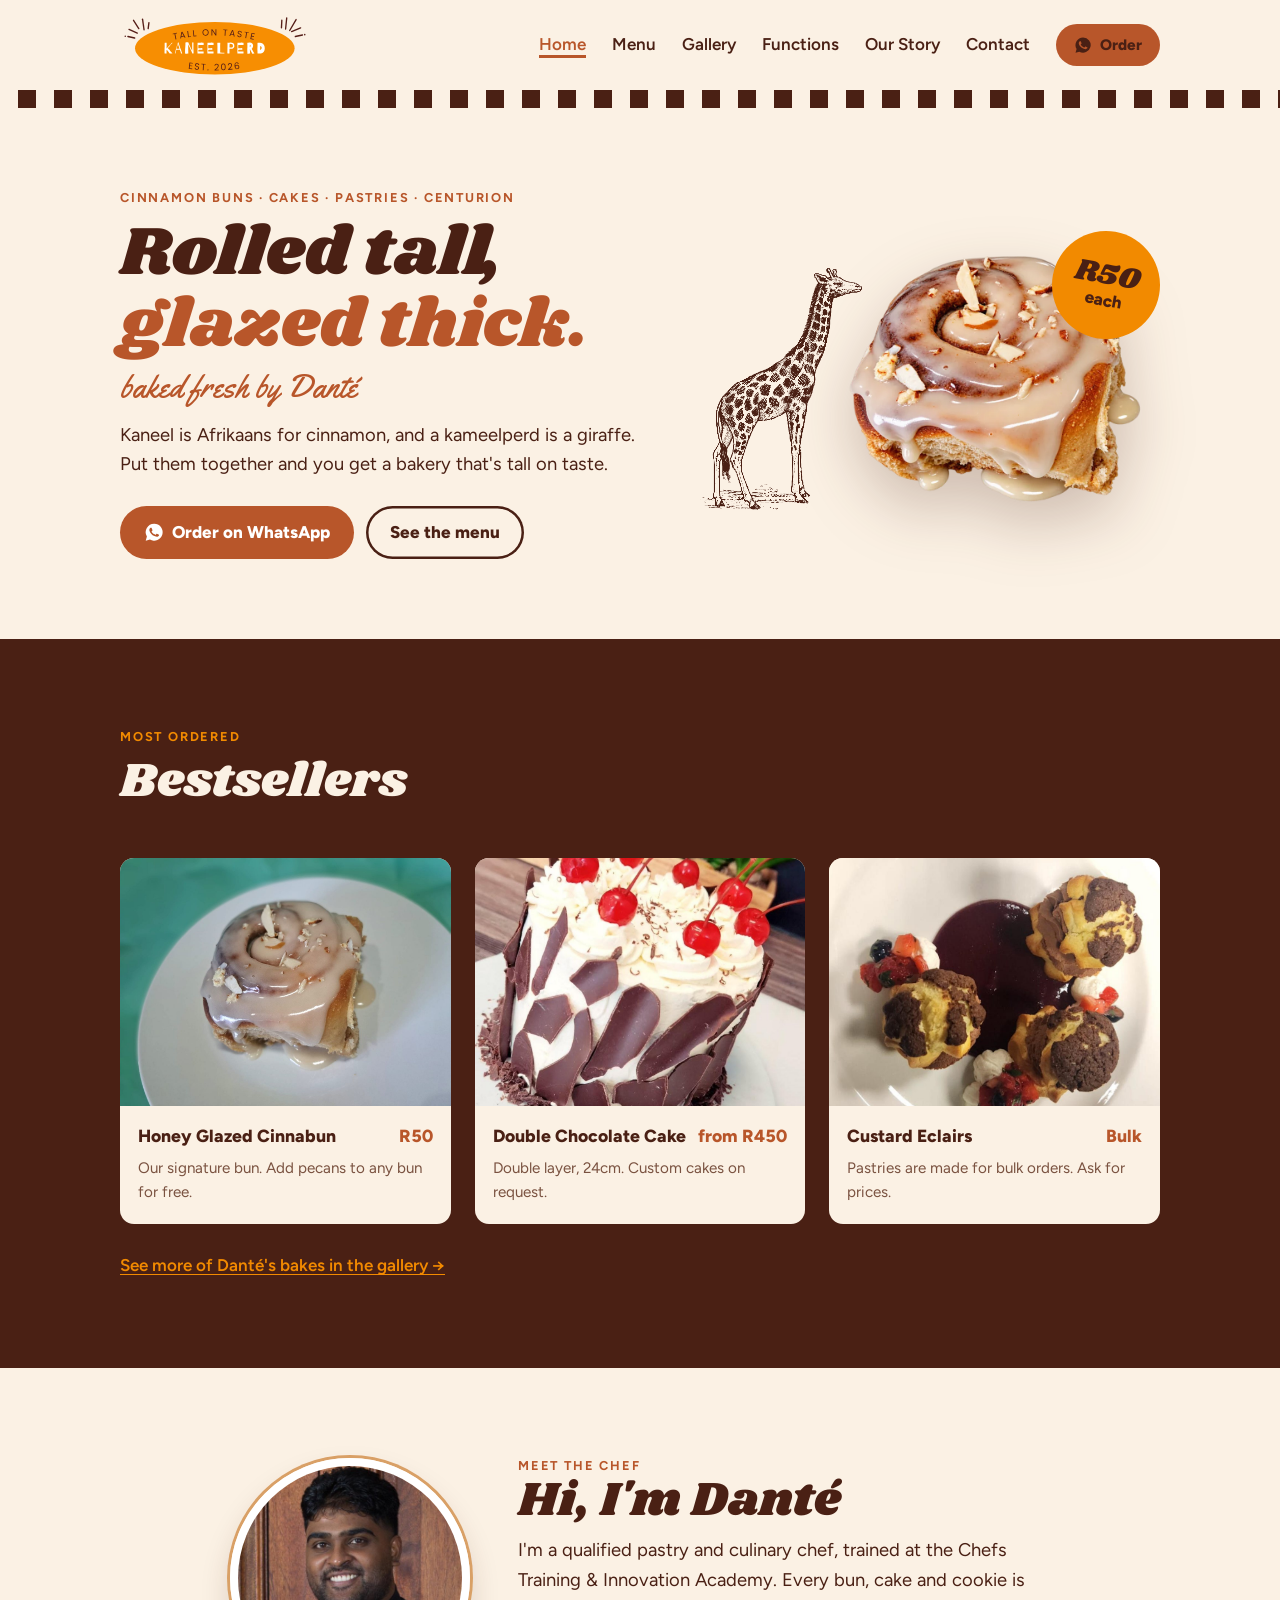
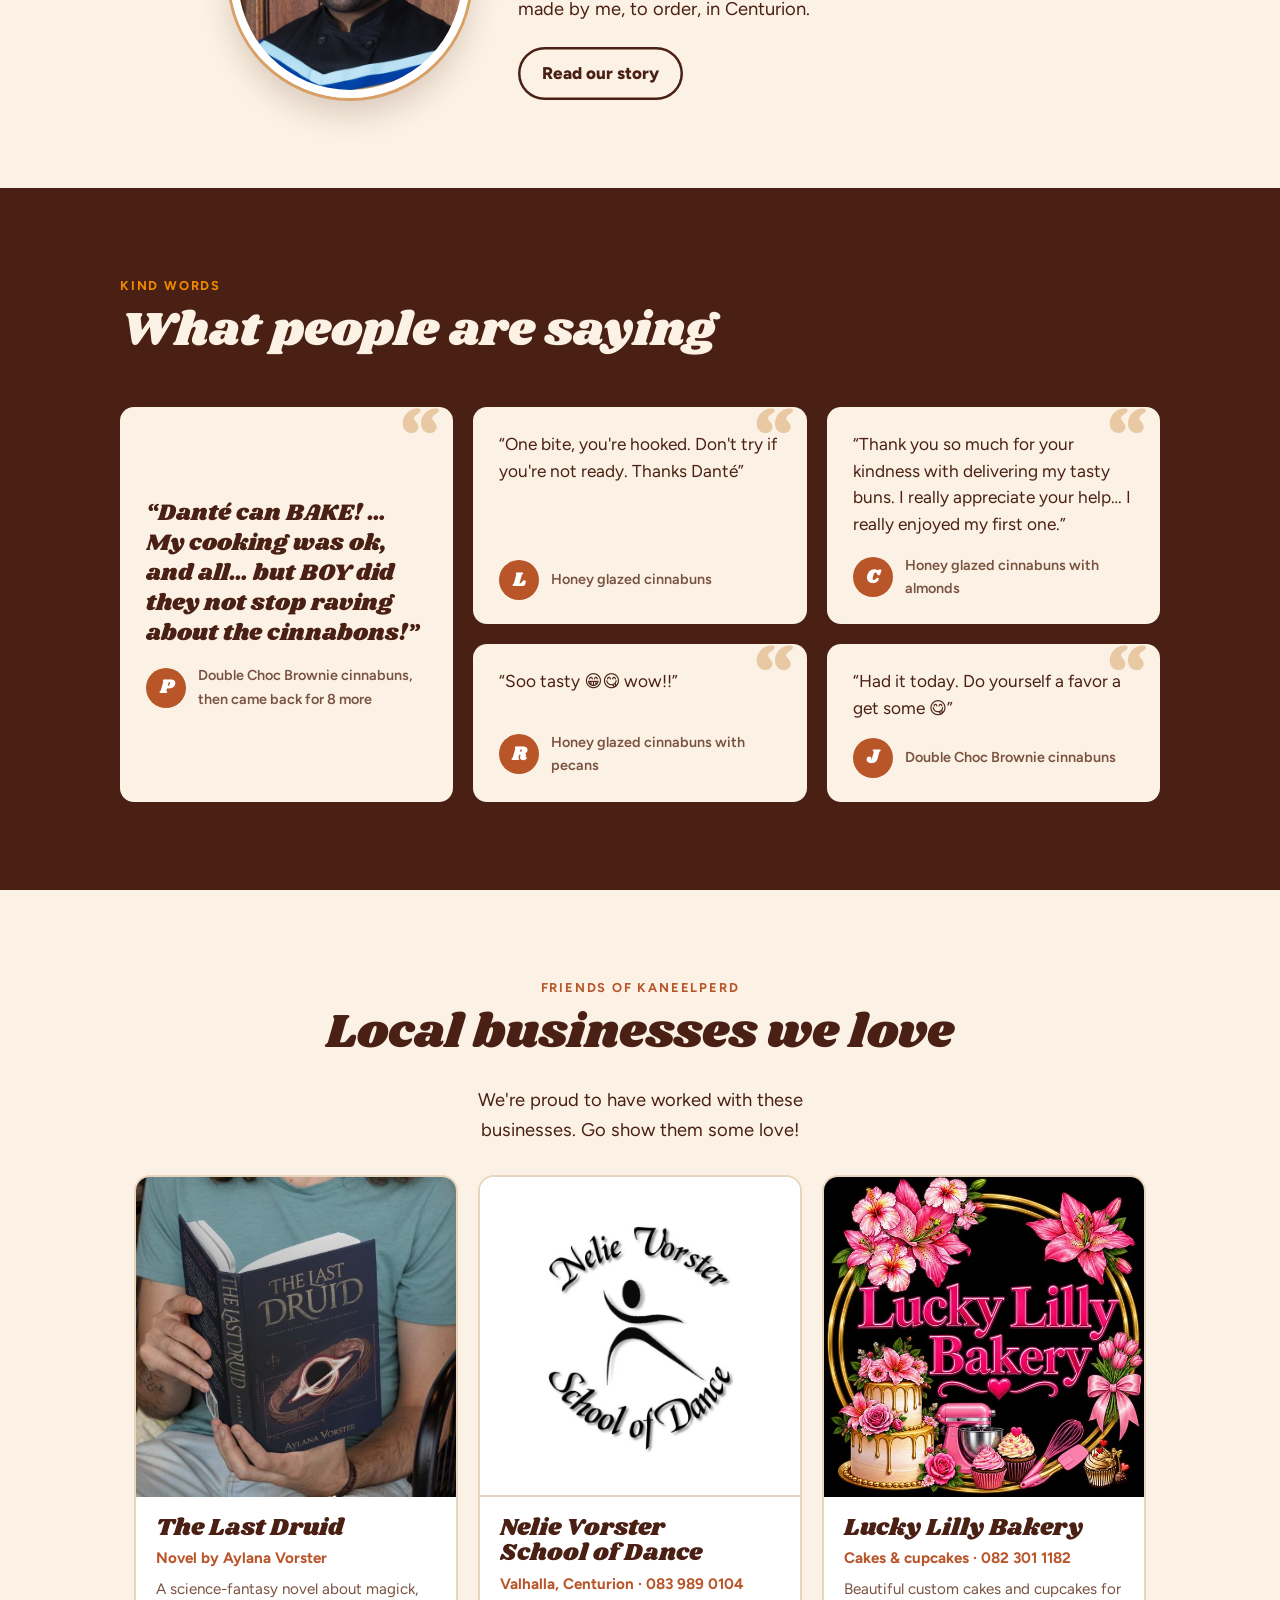
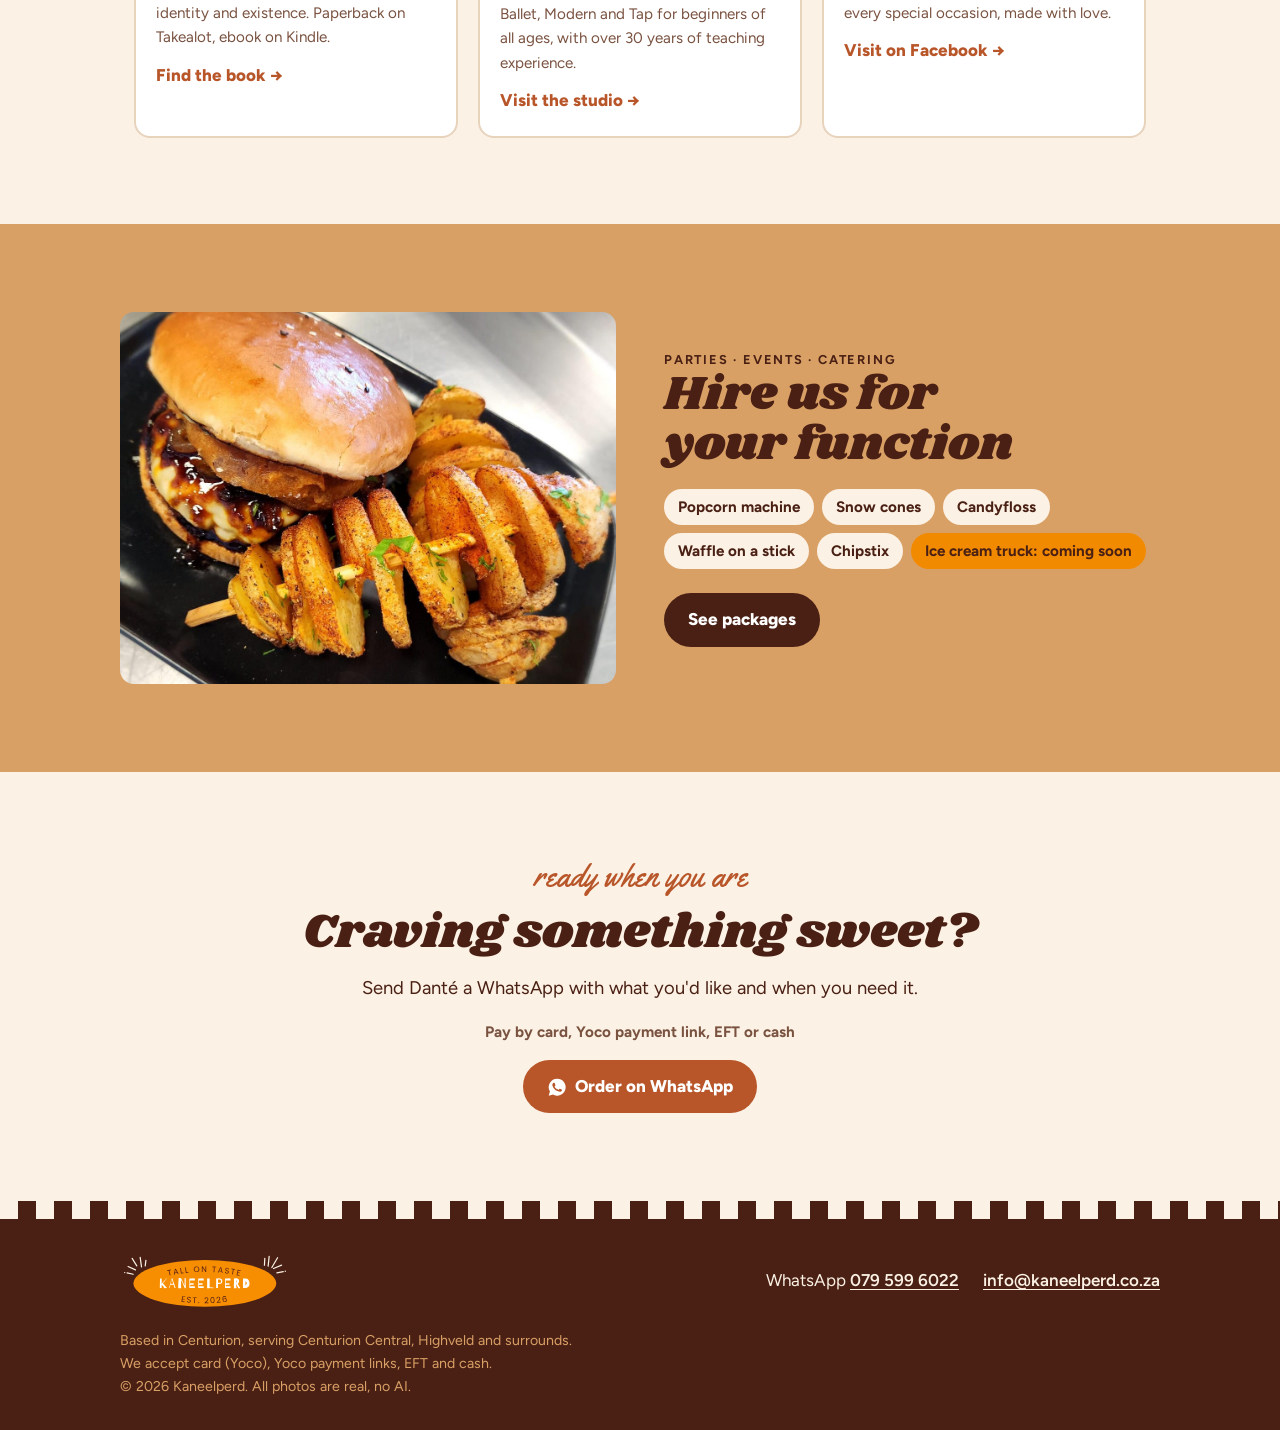
==== index.html @ 55b660bd "Add candyfloss to Functions options and home page tags Co-Authored-By: Claude Opus 5.5 <noreply@anth" ====
<!doctype html>
<html lang="en">
<head>
<meta charset="utf-8">
<meta name="viewport" content="width=device-width, initial-scale=1, viewport-fit=cover">
<title>Kaneelperd · Tall on Taste</title>
<meta name="description" content="Kaneelperd bakes specialty cinnamon buns, layer cakes and pastries to order in Centurion, serving Centurion Central, Highveld and surrounds. Order on WhatsApp.">
<link rel="canonical" href="https://kaneelperd.co.za/">
<meta property="og:type" content="website">
<meta property="og:site_name" content="Kaneelperd">
<meta property="og:locale" content="en_ZA">
<meta property="og:url" content="https://kaneelperd.co.za/">
<meta property="og:title" content="Kaneelperd · Tall on Taste">
<meta property="og:description" content="Kaneelperd bakes specialty cinnamon buns, layer cakes and pastries to order in Centurion, serving Centurion Central, Highveld and surrounds. Order on WhatsApp.">
<meta property="og:image" content="https://kaneelperd.co.za/images/share.jpg">
<meta property="og:image:width" content="1200">
<meta property="og:image:height" content="630">
<meta property="og:image:alt" content="Kaneelperd: rolled tall, glazed thick. A glazed cinnamon bun next to a vintage giraffe drawing.">
<meta name="twitter:card" content="summary_large_image">
<link rel="apple-touch-icon" href="images/favicon.png">
<meta name="theme-color" content="#4A2014">
<link rel="icon" href="images/favicon.png">
<link rel="preconnect" href="https://fonts.googleapis.com">
<link rel="preconnect" href="https://fonts.gstatic.com" crossorigin>
<link rel="stylesheet" href="https://fonts.googleapis.com/css2?family=Figtree:wght@400;600;700;800&family=Shrikhand&family=Yellowtail&display=swap">
<link rel="stylesheet" href="styles.css">
</head>
<body>
<header class="site-header">
  <div class="wrap">
    <a class="logo" href="/"><img src="images/logo.svg" alt="Kaneelperd, tall on taste, est. 2026" width="506" height="175"></a>
    <button class="nav-toggle" aria-label="Open menu" aria-expanded="false" aria-controls="nav"><span></span><span></span><span></span></button>
    <nav class="nav" id="nav">
      <a href="/" aria-current="page">Home</a><a href="/menu">Menu</a><a href="/gallery">Gallery</a><a href="/functions">Functions</a><a href="/story">Our Story</a><a href="/contact">Contact</a>
      <a class="btn small" href="https://wa.me/27795996022?text=Hi%20Dant%C3%A9%21%20I%27d%20like%20to%20place%20an%20order%20from%20Kaneelperd%20%F0%9F%A6%92" target="_blank" rel="noopener"><svg viewBox="0 0 24 24" aria-hidden="true"><path d="M12 2a10 10 0 0 0-8.6 15.1L2 22l5-1.3A10 10 0 1 0 12 2Zm5.2 14.1c-.2.6-1.3 1.2-1.8 1.2-.5.1-1 .2-3.3-.7-2.8-1.1-4.6-4-4.7-4.2-.1-.2-1.1-1.5-1.1-2.9s.7-2 1-2.3c.2-.3.5-.3.7-.3h.5c.2 0 .4 0 .6.5l.8 2c.1.2.1.4 0 .5l-.4.6-.4.4c-.1.1-.3.3-.1.6.2.3.8 1.3 1.7 2.1 1.2 1 2.1 1.3 2.4 1.5.3.1.5.1.6-.1l.9-1c.2-.3.4-.2.6-.1l1.9.9c.3.1.5.2.5.3.1.2.1.7-.2 1.4Z"/></svg>Order</a>
    </nav>
  </div>
  <div class="checker"></div>
</header>
<main>

<section class="wrap hero">
  <div>
    <div class="eyebrow">Cinnamon buns · Cakes · Pastries · Centurion</div>
    <h1>Rolled tall, <em>glazed thick.</em></h1>
    <div class="script">baked fresh by Danté</div>
    <p class="lead">Kaneel is Afrikaans for cinnamon, and a kameelperd is a giraffe. Put them together and you get a bakery that's tall on taste.</p>
    <div class="btn-row">
      <a class="btn" href="https://wa.me/27795996022?text=Hi%20Dant%C3%A9%21%20I%27d%20like%20to%20place%20an%20order%20from%20Kaneelperd%20%F0%9F%A6%92" target="_blank" rel="noopener"><svg viewBox="0 0 24 24" aria-hidden="true"><path d="M12 2a10 10 0 0 0-8.6 15.1L2 22l5-1.3A10 10 0 1 0 12 2Zm5.2 14.1c-.2.6-1.3 1.2-1.8 1.2-.5.1-1 .2-3.3-.7-2.8-1.1-4.6-4-4.7-4.2-.1-.2-1.1-1.5-1.1-2.9s.7-2 1-2.3c.2-.3.5-.3.7-.3h.5c.2 0 .4 0 .6.5l.8 2c.1.2.1.4 0 .5l-.4.6-.4.4c-.1.1-.3.3-.1.6.2.3.8 1.3 1.7 2.1 1.2 1 2.1 1.3 2.4 1.5.3.1.5.1.6-.1l.9-1c.2-.3.4-.2.6-.1l1.9.9c.3.1.5.2.5.3.1.2.1.7-.2 1.4Z"/></svg>Order on WhatsApp</a>
      <a class="btn ghost" href="/menu">See the menu</a>
    </div>
  </div>
  <div class="hero-art">
    <img class="giraffe" src="images/giraffe.png" alt="" width="323" height="495">
    <img class="bun" src="images/cinnabun-cutout.webp" alt="A honey-glazed cinnamon bun topped with flaked almonds" width="800" height="605">
    <div class="sticker"><span><b>R50</b>each</span></div>
  </div>
</section>

<section class="section dark">
  <div class="wrap">
    <div class="section-head">
      <div class="eyebrow" style="color:var(--marigold)">Most ordered</div>
      <h2>Bestsellers</h2>
    </div>
    <div class="cards">
      <article class="card">
        <img src="images/cinnabun.jpg" alt="Honey pecan glazed cinnabun on a plate" loading="lazy">
        <div class="card-body"><div class="card-title">Honey Glazed Cinnabun<span>R50</span></div><p>Our signature bun. Add pecans to any bun for free.</p></div>
      </article>
      <article class="card">
        <img src="images/cake.jpg" alt="Double chocolate cake with cream and cherries" loading="lazy">
        <div class="card-body"><div class="card-title">Double Chocolate Cake<span>from R450</span></div><p>Double layer, 24cm. Custom cakes on request.</p></div>
      </article>
      <article class="card">
        <img src="images/eclairs.jpg" alt="Custard eclairs with berries and chocolate sauce" loading="lazy">
        <div class="card-body"><div class="card-title">Custard Eclairs<span>Bulk</span></div><p>Pastries are made for bulk orders. Ask for prices.</p></div>
      </article>
    </div>
    <p style="margin-top:28px"><a href="/gallery" style="color:var(--marigold)">See more of Danté's bakes in the gallery →</a></p>
  </div>
</section>

<section class="section">
  <div class="wrap meet-chef">
    <img src="images/dante-portrait.jpg" alt="Chef Danté Riley Chetty" width="500" height="500" loading="lazy">
    <div>
      <div class="eyebrow">Meet the chef</div>
      <h2>Hi, I'm Danté</h2>
      <p class="lead">I'm a qualified pastry and culinary chef, trained at the Chefs Training &amp; Innovation Academy. Every bun, cake and cookie is made by me, to order, in Centurion.</p>
      <a class="btn ghost" href="/story">Read our story</a>
    </div>
  </div>
</section>

<section class="section dark">
  <div class="wrap">
    <div class="section-head">
      <div class="eyebrow" style="color:var(--marigold)">Kind words</div>
      <h2>What people are saying</h2>
    </div>
    <div class="reviews">
      <figure class="review featured">
        <blockquote>“Danté can BAKE! … My cooking was ok, and all… but BOY did they not stop raving about the cinnabons!”</blockquote>
        <figcaption><span class="initial">P</span><span>Double Choc Brownie cinnabuns, then came back for 8 more</span></figcaption>
      </figure>
      <figure class="review">
        <blockquote>“One bite, you're hooked. Don't try if you're not ready. Thanks Danté”</blockquote>
        <figcaption><span class="initial">L</span><span>Honey glazed cinnabuns</span></figcaption>
      </figure>
      <figure class="review">
        <blockquote>“Thank you so much for your kindness with delivering my tasty buns. I really appreciate your help… I really enjoyed my first one.”</blockquote>
        <figcaption><span class="initial">C</span><span>Honey glazed cinnabuns with almonds</span></figcaption>
      </figure>
      <figure class="review">
        <blockquote>“Soo tasty 😁😋 wow!!”</blockquote>
        <figcaption><span class="initial">R</span><span>Honey glazed cinnabuns with pecans</span></figcaption>
      </figure>
      <figure class="review">
        <blockquote>“Had it today. Do yourself a favor a get some 😋”</blockquote>
        <figcaption><span class="initial">J</span><span>Double Choc Brownie cinnabuns</span></figcaption>
      </figure>
    </div>
  </div>
</section>

<section class="section">
  <div class="wrap">
    <div class="section-head friends-head">
      <div class="eyebrow">Friends of Kaneelperd</div>
      <h2>Local businesses we love</h2>
      <p class="lead">We're proud to have worked with these businesses. Go show them some love!</p>
    </div>
    <div class="friends">
      <a class="friend" href="https://linktr.ee/aylanavorster" target="_blank" rel="noopener">
        <img src="images/friends/the-last-druid.jpg" alt="The Last Druid hardcover by Aylana Vorster" width="428" height="428" loading="lazy">
        <div class="friend-body">
          <h3>The Last Druid</h3>
          <div class="friend-by">Novel by Aylana Vorster</div>
          <p>A science-fantasy novel about magick, identity and existence. Paperback on Takealot, ebook on Kindle.</p>
          <span class="friend-link">Find the book &rarr;</span>
        </div>
      </a>
      <a class="friend logo" href="https://www.nvsd.co.za/" target="_blank" rel="noopener">
        <img src="images/friends/nelie-vorster-school-of-dance.jpg" alt="Nelie Vorster School of Dance logo" width="600" height="600" loading="lazy">
        <div class="friend-body">
          <h3>Nelie Vorster School of Dance</h3>
          <div class="friend-by">Valhalla, Centurion &middot; <span class="nowrap">083 989 0104</span></div>
          <p>Ballet, Modern and Tap for beginners of all ages, with over 30 years of teaching experience.</p>
          <span class="friend-link">Visit the studio &rarr;</span>
        </div>
      </a>
      <a class="friend" href="https://www.facebook.com/share/1C6nB4h5sT/" target="_blank" rel="noopener">
        <img src="images/friends/lucky-lilly-bakery.jpg" alt="Lucky Lilly Bakery logo" width="600" height="600" loading="lazy">
        <div class="friend-body">
          <h3>Lucky Lilly Bakery</h3>
          <div class="friend-by">Cakes &amp; cupcakes &middot; <span class="nowrap">082 301 1182</span></div>
          <p>Beautiful custom cakes and cupcakes for every special occasion, made with love.</p>
          <span class="friend-link">Visit on Facebook &rarr;</span>
        </div>
      </a>
    </div>
  </div>
</section>

<section class="section tan">
  <div class="wrap split">
    <img src="images/burger-chipstix.jpg" alt="A burger served with spiral chipstix" loading="lazy">
    <div>
      <div class="eyebrow" style="color:var(--chocolate)">Parties · Events · Catering</div>
      <h2>Hire us for your function</h2>
      <div class="tags"><span>Popcorn machine</span><span>Snow cones</span><span>Candyfloss</span><span>Waffle on a stick</span><span>Chipstix</span><span style="background:var(--marigold)">Ice cream truck: coming soon</span></div>
      <a class="btn dark" href="/functions">See packages</a>
    </div>
  </div>
</section>

<section class="section">
  <div class="wrap cta-band">
    <div class="script">ready when you are</div>
    <h2>Craving something sweet?</h2>
    <p class="lead">Send Danté a WhatsApp with what you'd like and when you need it.</p>
    <p class="pay-line">Pay by card, Yoco payment link, EFT or cash</p>
    <a class="btn" href="https://wa.me/27795996022?text=Hi%20Dant%C3%A9%21%20I%27d%20like%20to%20place%20an%20order%20from%20Kaneelperd%20%F0%9F%A6%92" target="_blank" rel="noopener"><svg viewBox="0 0 24 24" aria-hidden="true"><path d="M12 2a10 10 0 0 0-8.6 15.1L2 22l5-1.3A10 10 0 1 0 12 2Zm5.2 14.1c-.2.6-1.3 1.2-1.8 1.2-.5.1-1 .2-3.3-.7-2.8-1.1-4.6-4-4.7-4.2-.1-.2-1.1-1.5-1.1-2.9s.7-2 1-2.3c.2-.3.5-.3.7-.3h.5c.2 0 .4 0 .6.5l.8 2c.1.2.1.4 0 .5l-.4.6-.4.4c-.1.1-.3.3-.1.6.2.3.8 1.3 1.7 2.1 1.2 1 2.1 1.3 2.4 1.5.3.1.5.1.6-.1l.9-1c.2-.3.4-.2.6-.1l1.9.9c.3.1.5.2.5.3.1.2.1.7-.2 1.4Z"/></svg>Order on WhatsApp</a>
  </div>
</section>
</main>
<footer class="site-footer">
  <div class="checker"></div>
  <div class="wrap">
    <a class="logo" href="/"><img src="images/logo-on-dark.svg" alt="Kaneelperd, tall on taste, est. 2026" width="506" height="175"></a>
    <div class="links">
      <span>WhatsApp <a href="https://wa.me/27795996022?text=Hi%20Dant%C3%A9%21%20I%27d%20like%20to%20place%20an%20order%20from%20Kaneelperd%20%F0%9F%A6%92" target="_blank" rel="noopener">079 599 6022</a></span>
      <a href="mailto:info@kaneelperd.co.za">info@kaneelperd.co.za</a>
    </div>
    <small>Based in Centurion, serving Centurion Central, Highveld and surrounds.<br>We accept card (Yoco), Yoco payment links, EFT and cash.<br>© 2026 Kaneelperd. All photos are real, no AI.</small>
  </div>
</footer>
<a class="btn float-order" href="https://wa.me/27795996022?text=Hi%20Dant%C3%A9%21%20I%27d%20like%20to%20place%20an%20order%20from%20Kaneelperd%20%F0%9F%A6%92" target="_blank" rel="noopener"><svg viewBox="0 0 24 24" aria-hidden="true"><path d="M12 2a10 10 0 0 0-8.6 15.1L2 22l5-1.3A10 10 0 1 0 12 2Zm5.2 14.1c-.2.6-1.3 1.2-1.8 1.2-.5.1-1 .2-3.3-.7-2.8-1.1-4.6-4-4.7-4.2-.1-.2-1.1-1.5-1.1-2.9s.7-2 1-2.3c.2-.3.5-.3.7-.3h.5c.2 0 .4 0 .6.5l.8 2c.1.2.1.4 0 .5l-.4.6-.4.4c-.1.1-.3.3-.1.6.2.3.8 1.3 1.7 2.1 1.2 1 2.1 1.3 2.4 1.5.3.1.5.1.6-.1l.9-1c.2-.3.4-.2.6-.1l1.9.9c.3.1.5.2.5.3.1.2.1.7-.2 1.4Z"/></svg>Order on WhatsApp</a>
<script>
  // Phone menu button
  var t = document.querySelector('.nav-toggle'), n = document.getElementById('nav');
  t.addEventListener('click', function () {
    var open = n.classList.toggle('open');
    t.setAttribute('aria-expanded', open);
  });
</script>
</body>
</html>
---- styles.css ----
/* Kaneelperd — shared styles
   Brand colours: change them here and every page updates. */
:root {
  --cinnamon: #B8562A;
  --chocolate: #4A2014;
  --glaze: #FBF1E4;
  --marigold: #F28A00;
  --tan: #D9A066;
  --muted: #7A5240;
  --line: #E8D3BC;

  --display: "Shrikhand", "Cooper Black", Georgia, serif;
  --body: "Figtree", "Segoe UI", system-ui, sans-serif;
  --script: "Yellowtail", "Brush Script MT", cursive;

  --wrap: 1120px;
  --gutter: clamp(16px, 4vw, 40px);
}

* { box-sizing: border-box; }
html { scroll-behavior: smooth; }
body {
  margin: 0;
  background: var(--glaze);
  color: var(--chocolate);
  font: 17px/1.6 var(--body);
}
img { max-width: 100%; height: auto; display: block; }
a { color: var(--cinnamon); font-weight: 600; text-underline-offset: 3px; }
a:focus-visible, button:focus-visible { outline: 3px solid var(--marigold); outline-offset: 3px; }
h1, h2, h3 { font-family: var(--display); font-weight: 400; line-height: 1.05; margin: 0; text-wrap: balance; }
p { margin: 0; }

.wrap { max-width: var(--wrap); margin: 0 auto; padding-inline: var(--gutter); }
.eyebrow { font-size: .8rem; font-weight: 700; letter-spacing: .14em; text-transform: uppercase; color: var(--cinnamon); }
.script { font-family: var(--script); color: var(--cinnamon); font-size: 2rem; line-height: 1; }
.lead { font-size: 1.15rem; max-width: 34em; }

/* Checkerboard strip — the brand's signature trim */
.checker {
  height: 18px;
  background: conic-gradient(var(--chocolate) 25%, var(--glaze) 0 50%, var(--chocolate) 0 75%, var(--glaze) 0) 0 0 / 36px 36px;
}

/* Logo (images/logo.svg) */
.logo { display: block; flex: none; }
.logo img { width: 190px; height: auto; }
.site-footer .logo img { width: 170px; }

/* Header + nav */
.site-header { background: var(--glaze); position: sticky; top: 0; z-index: 10; }
.site-header .wrap { display: flex; align-items: center; justify-content: space-between; gap: 16px; padding-block: 12px; }
.nav { display: flex; align-items: center; gap: 26px; font-weight: 600; }
.nav a { color: var(--chocolate); text-decoration: none; }
.nav a:hover { color: var(--cinnamon); }
.nav a[aria-current="page"] { color: var(--cinnamon); box-shadow: inset 0 -3px 0 var(--cinnamon); }
.nav-toggle { display: none; background: none; border: 0; padding: 8px; cursor: pointer; }
.nav-toggle span { display: block; width: 26px; height: 3px; background: var(--chocolate); border-radius: 2px; margin: 5px 0; }

/* Buttons */
.btn {
  display: inline-flex; align-items: center; justify-content: center; gap: 8px;
  background: var(--cinnamon); color: #fff;
  border-radius: 999px; padding: 13px 24px;
  font-weight: 800; text-decoration: none; white-space: nowrap;
  transition: transform .15s ease, filter .15s ease;
}
.btn:hover { filter: brightness(1.08); transform: translateY(-1px); }
.btn svg { width: 1.2em; height: 1.2em; fill: currentColor; flex: none; }
.btn.ghost { background: transparent; color: var(--chocolate); box-shadow: inset 0 0 0 2.5px var(--chocolate); }
.btn.dark { background: var(--chocolate); }
.btn.small { padding: 9px 18px; font-size: .95rem; }
.btn-row { display: flex; gap: 12px; flex-wrap: wrap; }

/* Sections */
.section { padding-block: clamp(48px, 8vw, 88px); }
.section.dark { background: var(--chocolate); color: var(--glaze); }
.section.dark h2 { color: var(--glaze); }
.section.tan { background: var(--tan); }
.section h2 { font-size: clamp(2rem, 5vw, 3rem); margin-bottom: 18px; }
.section-head { display: grid; gap: 10px; margin-bottom: 32px; }

/* Home hero */
.hero { display: grid; grid-template-columns: 1.05fr .95fr; gap: 40px; align-items: center; padding-block: clamp(40px, 7vw, 80px); }
.hero h1 { font-size: clamp(2.6rem, 6vw, 4.3rem); margin: 10px 0 8px; }
.hero h1 em { font-style: normal; color: var(--cinnamon); }
.hero .lead { margin-block: 18px 26px; }
/* Giraffe stands beside the bun, taller than it */
.hero-art { position: relative; display: grid; grid-template-columns: 30% 1fr; align-items: end; padding-top: 20px; }
.hero-art .giraffe { width: 100%; transform: translateX(18%) scale(1.15); transform-origin: bottom center; position: relative; z-index: 1; }
.hero-art .bun { width: 100%; position: relative; z-index: 2; margin-bottom: 4%; filter: drop-shadow(0 24px 30px rgba(74, 32, 20, .25)); }
.hero-art .sticker { z-index: 3; }
.sticker {
  position: absolute; right: 0; top: 0;
  width: 108px; height: 108px; border-radius: 50%;
  background: var(--marigold); color: var(--chocolate);
  display: grid; place-items: center; text-align: center;
  font-weight: 800; line-height: 1.05; transform: rotate(10deg);
}
.sticker b { display: block; font-family: var(--display); font-weight: 400; font-size: 1.9rem; }

/* Product cards */
.cards { display: grid; grid-template-columns: repeat(3, 1fr); gap: 24px; }
.card { background: var(--glaze); color: var(--chocolate); border-radius: 14px; overflow: hidden; display: flex; flex-direction: column; }
.card img { aspect-ratio: 4 / 3; object-fit: cover; width: 100%; }
.card-body { padding: 16px 18px 20px; display: grid; gap: 6px; }
.card-title { display: flex; justify-content: space-between; gap: 12px; font-weight: 800; font-size: 1.1rem; }
.card-title span { color: var(--cinnamon); font-variant-numeric: tabular-nums; white-space: nowrap; }
.card p { color: var(--muted); font-size: .95rem; }

/* Split block (image + text) */
.split { display: grid; grid-template-columns: 1fr 1fr; gap: 48px; align-items: center; }
.split img { border-radius: 14px; width: 100%; aspect-ratio: 4 / 3; object-fit: cover; }
.tags { display: flex; flex-wrap: wrap; gap: 8px; margin-block: 16px 24px; }
.tags span { background: var(--glaze); color: var(--chocolate); border-radius: 999px; padding: 6px 14px; font-weight: 700; font-size: .95rem; }

/* Page title band */
.page-title { background: var(--chocolate); color: var(--glaze); padding-block: clamp(36px, 6vw, 64px); }
.page-title h1 { font-size: clamp(2.6rem, 7vw, 4.2rem); }
.page-title .script { color: var(--marigold); margin-top: 6px; }

/* Menu */
.menu-grid { display: grid; gap: 28px; }
.menu-cat { display: grid; grid-template-columns: 300px 1fr; gap: 36px; align-items: start; background: #fff; border: 1px solid var(--line); border-radius: 16px; padding: 24px; }
.menu-cat img { border-radius: 12px; aspect-ratio: 1; object-fit: cover; width: 100%; }
.menu-cat h2 { color: var(--cinnamon); font-size: clamp(1.8rem, 4vw, 2.4rem); margin-bottom: 4px; }
.menu-cat .note { color: var(--muted); font-weight: 600; margin-bottom: 16px; }
.items { list-style: none; margin: 0; padding: 0; display: grid; gap: 8px; }
.items li { display: flex; align-items: baseline; gap: 10px; font-weight: 600; font-size: 1.08rem; }
.items li::after { content: none; }
.items .dots { flex: 1; border-bottom: 2px dotted #C9A07A; transform: translateY(-5px); min-width: 20px; }
.items .price { color: var(--cinnamon); font-weight: 800; font-variant-numeric: tabular-nums; white-space: nowrap; }
.cookie-box { margin-top: 20px; background: var(--glaze); border: 2px dashed var(--tan); border-radius: 12px; padding: 16px 18px; display: grid; gap: 10px; }
.cookie-box h3 { font-size: 1.35rem; color: var(--chocolate); }
.cookie-box p { color: var(--muted); }
.flavours { display: flex; flex-wrap: wrap; gap: 8px; }
.flavours span { background: var(--chocolate); color: var(--glaze); border-radius: 999px; padding: 5px 14px; font-weight: 700; font-size: .92rem; }
.menu-cat .ask { margin-top: 16px; color: var(--muted); }

/* "Don't see what you want?" band */
.special { display: grid; grid-template-columns: 180px 1fr; gap: 40px; align-items: center; }
.special img { width: 100%; }
.special .lead { margin-block: 4px 22px; }
@media (max-width: 760px) {
  .special { grid-template-columns: 1fr; gap: 16px; }
  .special img { width: 110px; }
}

/* Options (functions) */
.options { display: flex; flex-wrap: wrap; justify-content: center; gap: 16px; }
.options .option { flex: 0 1 calc((100% - 32px) / 3); }
.option { background: #fff; border: 1px solid var(--line); border-radius: 14px; padding: 20px; display: grid; gap: 6px; align-content: start; }
.option h3 { font-size: 1.35rem; color: var(--cinnamon); }
.option p { color: var(--muted); font-size: .95rem; }
.soon {
  margin-top: 24px;
  display: grid; grid-template-columns: auto 1fr auto; gap: 20px; align-items: center;
  border: 2.5px dashed var(--cinnamon); border-radius: 14px; padding: 22px 24px;
  background: repeating-linear-gradient(-45deg, transparent 0 14px, rgba(217, 160, 102, .14) 14px 28px);
}
.soon h3 { font-size: 1.6rem; color: var(--chocolate); margin-bottom: 4px; }
.soon p { color: var(--muted); max-width: 46em; }
.soon-badge {
  background: var(--marigold); color: var(--chocolate);
  font-weight: 800; font-size: .8rem; letter-spacing: .12em; text-transform: uppercase;
  border-radius: 999px; padding: 8px 14px; transform: rotate(-4deg); white-space: nowrap;
}
@media (max-width: 760px) {
  .soon { grid-template-columns: 1fr; justify-items: start; }
}
.choices-label { margin-top: 8px; font-size: .75rem; font-weight: 800; letter-spacing: .1em; text-transform: uppercase; color: var(--chocolate); }
.choices { list-style: none; margin: 0; padding: 0; display: flex; flex-wrap: wrap; gap: 6px; }
.choices li { background: var(--glaze); border: 1px solid var(--line); border-radius: 999px; padding: 3px 10px; font-size: .85rem; font-weight: 600; color: var(--chocolate); }
.plan-note { margin-top: 20px; border: 2px dashed var(--tan); border-radius: 12px; padding: 14px 18px; color: var(--glaze); max-width: none; }
.plan-note strong { color: var(--marigold); }
.plans { display: grid; grid-template-columns: 1fr 1fr; gap: 20px; }
.plan { background: var(--glaze); color: var(--chocolate); border-radius: 14px; padding: 26px; display: grid; gap: 8px; }
.plan h3 { font-size: 1.6rem; color: var(--cinnamon); }

/* Function quote request */
.quote-ask { display: grid; grid-template-columns: 1fr 1fr; gap: 48px; align-items: start; }
.quote-card { background: #fff; border: 2px dashed var(--tan); border-radius: 16px; padding: 22px 24px; }
.quote-card-head { font-family: var(--display); font-size: 1.4rem; color: var(--cinnamon); margin-bottom: 10px; }
.quote-card ol { margin: 0; padding-left: 22px; display: grid; gap: 6px; }
.quote-card li { padding-bottom: 6px; border-bottom: 1px dotted var(--line); }
.quote-card li:last-child { border-bottom: 0; color: var(--muted); }
.quote-email { margin-top: 14px; color: var(--muted); font-size: .95rem; }
@media (max-width: 900px) { .quote-ask { grid-template-columns: 1fr; gap: 28px; } }

/* Story */
.story { display: grid; grid-template-columns: .8fr 1.2fr; gap: 56px; align-items: center; }
.story .prose { display: grid; gap: 16px; font-size: 1.08rem; max-width: 36em; }
.word { display: grid; grid-template-columns: repeat(3, auto); justify-content: start; align-items: center; gap: 14px; font-family: var(--display); font-size: clamp(1.4rem, 4vw, 2rem); margin-block: 8px; }
.word small { display: block; font-family: var(--body); font-size: .8rem; color: var(--muted); font-weight: 600; letter-spacing: .04em; }
.word .plus { color: var(--tan); }

.chef-photo { margin: 0; position: relative; display: grid; gap: 10px; }
.chef-photo > img:first-child { border-radius: 16px; width: 100%; box-shadow: 0 18px 36px rgba(74, 32, 20, .2); }
.chef-photo figcaption { font-size: .88rem; color: var(--muted); }
.story h2.meet { font-size: clamp(1.8rem, 4vw, 2.4rem); color: var(--cinnamon); margin-top: 8px; }

/* Home: meet the chef */
.meet-chef { display: grid; grid-template-columns: 240px 1fr; gap: 48px; align-items: center; max-width: 900px; }
.meet-chef img { border-radius: 50%; width: 100%; aspect-ratio: 1; object-fit: cover; border: 8px solid #fff; box-shadow: 0 0 0 3px var(--tan), 0 16px 30px rgba(74, 32, 20, .18); }
.meet-chef h2 { margin-bottom: 10px; }
.meet-chef .lead { margin-bottom: 22px; }
@media (max-width: 760px) {
  .meet-chef { grid-template-columns: 1fr; gap: 24px; }
  .meet-chef img { width: 180px; }
  .chef-photo { max-width: 360px; justify-self: center; }
}

/* Payments */
.pay-line { font-weight: 700; color: var(--muted); font-size: .95rem; }
.pay-grid { display: grid; grid-template-columns: repeat(4, 1fr); gap: 16px; }
.pay { background: var(--glaze); color: var(--chocolate); border-radius: 14px; padding: 20px; display: grid; gap: 6px; align-content: start; }
.pay h3 { font-size: 1.35rem; color: var(--cinnamon); }
.pay p { color: var(--muted); font-size: .95rem; }
@media (max-width: 900px) { .pay-grid { grid-template-columns: 1fr 1fr; } }
@media (max-width: 520px) { .pay-grid { grid-template-columns: 1fr; } }

/* Reviews */
.reviews { display: grid; grid-template-columns: repeat(3, 1fr); gap: 20px; }
.review.featured { grid-row: span 2; align-content: center; }
.review.featured blockquote { font-family: var(--display); font-size: 1.45rem; line-height: 1.3; }
@media (max-width: 1000px) { .reviews { grid-template-columns: 1fr 1fr; } .review.featured { grid-row: auto; grid-column: 1 / -1; } }
.review { margin: 0; background: var(--glaze); color: var(--chocolate); border-radius: 14px; padding: 24px 26px; display: grid; gap: 16px; align-content: space-between; position: relative; }
.review::before { content: "“"; position: absolute; top: -6px; right: 18px; font-family: var(--display); font-size: 5rem; line-height: 1; color: var(--tan); opacity: .5; }
.review blockquote { margin: 0; font-size: 1.08rem; line-height: 1.55; }
.review figcaption { display: flex; align-items: center; gap: 12px; font-size: .9rem; color: var(--muted); font-weight: 600; }
.review .initial { flex: none; width: 40px; height: 40px; border-radius: 50%; background: var(--cinnamon); color: #fff; display: grid; place-items: center; font-family: var(--display); font-size: 1.2rem; }
@media (max-width: 760px) { .reviews { grid-template-columns: 1fr; } }

/* Friends of Kaneelperd */
.friends-head { justify-items: center; text-align: center; }
.friends-head .lead { text-wrap: balance; }
.friends { display: flex; flex-wrap: wrap; justify-content: center; gap: 24px; }
.friend { flex: 0 1 320px; display: flex; flex-direction: column; background: #fff; color: var(--chocolate); border-radius: 14px; overflow: hidden; text-decoration: none; font-weight: 400; box-shadow: 0 0 0 2px var(--line); transition: transform .15s ease, box-shadow .15s ease; }
.friend:hover { transform: translateY(-3px); box-shadow: 0 0 0 2px var(--tan), 0 14px 28px rgba(74, 32, 20, .12); }
.friend img { aspect-ratio: 1; object-fit: cover; width: 100%; }
.friend.logo img { object-fit: contain; padding: 28px; background: #fff; border-bottom: 2px solid var(--line); }
.friend-body { padding: 18px 20px 22px; display: grid; gap: 6px; align-content: start; }
.friend h3 { font-size: 1.5rem; }
.friend-by .nowrap { white-space: nowrap; }
.friend-by { font-weight: 700; color: var(--cinnamon); font-size: .95rem; }
.friend p { color: var(--muted); font-size: .95rem; }
.friend-link { margin-top: 6px; font-weight: 800; color: var(--cinnamon); }

/* Gallery */
.feature { display: grid; grid-template-columns: minmax(0, 420px) 1fr; gap: 56px; align-items: center; }
.feature-media video { width: 100%; aspect-ratio: 9 / 16; object-fit: cover; border-radius: 18px; display: block; background: var(--tan); box-shadow: 0 20px 40px rgba(74, 32, 20, .22); }
.feature .lead { margin-block: 6px 24px; }
.g-grid { columns: 3 280px; column-gap: 18px; }
.g-item { break-inside: avoid; margin: 0 0 18px; background: #fff; border: 1px solid var(--line); border-radius: 14px; overflow: hidden; }
.g-item img { width: 100%; }
.g-item figcaption { padding: 10px 14px; font-weight: 700; font-size: .95rem; }
@media (max-width: 760px) {
  .feature { grid-template-columns: 1fr; gap: 28px; }
  .feature-media { max-width: 320px; justify-self: center; width: 100%; }
}

/* Contact */
.contact-grid { display: grid; grid-template-columns: repeat(3, 1fr); gap: 20px; }
.contact-card { background: #fff; border: 1px solid var(--line); border-radius: 14px; padding: 24px; display: grid; gap: 10px; align-content: start; }
.contact-card h2 { font-size: 1.6rem; color: var(--cinnamon); margin: 0; }
.contact-card .big { font-size: 1.25rem; font-weight: 800; overflow-wrap: anywhere; }

/* CTA band */
.cta-band { text-align: center; display: grid; justify-items: center; gap: 16px; }
.cta-band h2 { margin: 0; }

/* Footer */
.site-footer { background: var(--chocolate); color: var(--glaze); }
.site-footer .wrap { display: flex; flex-wrap: wrap; justify-content: space-between; gap: 20px; padding-block: 32px; align-items: center; }
.site-footer a { color: var(--glaze); }
.site-footer .links { display: flex; flex-wrap: wrap; gap: 8px 24px; }
.site-footer small { color: var(--tan); }

/* Phone-only floating order button */
.float-order { display: none; }

@media (max-width: 900px) {
  .hero, .split, .story { grid-template-columns: 1fr; }
  .hero-art { max-width: 460px; justify-self: center; }
  .cards { grid-template-columns: 1fr 1fr; }
  .options .option { flex-basis: calc((100% - 16px) / 2); }
  .menu-cat { grid-template-columns: 1fr; }
  .menu-cat img { aspect-ratio: 16 / 9; }
  .contact-grid { grid-template-columns: 1fr; }
  .story .giraffe-big { max-width: 220px; justify-self: center; }
}
@media (max-width: 760px) {
  .nav-toggle { display: block; }
  .nav { display: none; position: absolute; left: 0; right: 0; top: 100%; flex-direction: column; align-items: stretch; gap: 0; background: var(--glaze); border-bottom: 3px solid var(--chocolate); padding: 8px var(--gutter) 16px; }
  .nav.open { display: flex; }
  .nav a { padding: 12px 0; border-bottom: 1px solid var(--line); }
  .nav a[aria-current="page"] { box-shadow: none; }
  .nav .btn { margin-top: 12px; border: 0; }
  .site-header .wrap { position: relative; }
  .cards, .plans { grid-template-columns: 1fr; }
  .options .option { flex-basis: 100%; }
  .float-order {
    display: flex; position: fixed; z-index: 20;
    left: 16px; right: 16px; bottom: calc(14px + env(safe-area-inset-bottom, 0px));
    box-shadow: 0 8px 24px rgba(74, 32, 20, .35);
  }
  body { padding-bottom: 80px; }
}
@media (prefers-reduced-motion: reduce) {
  html { scroll-behavior: auto; }
  .btn { transition: none; }
}
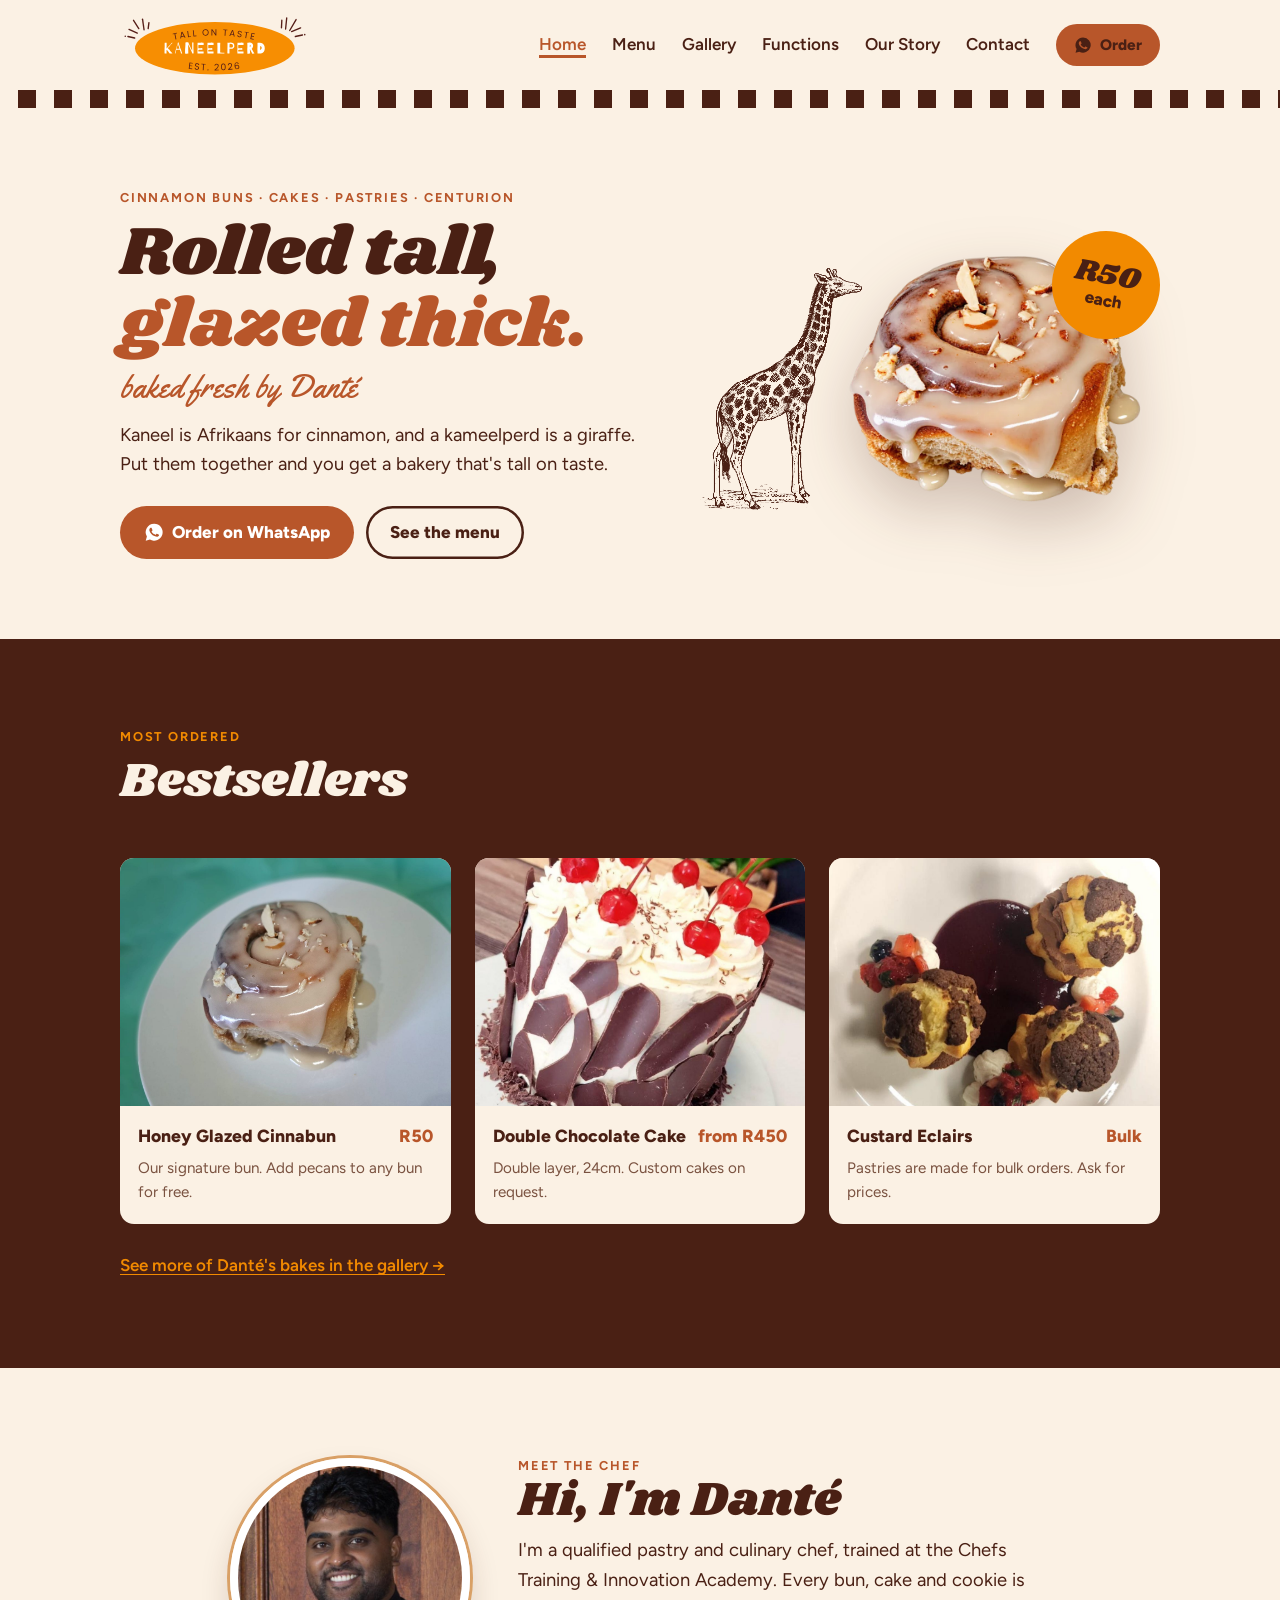
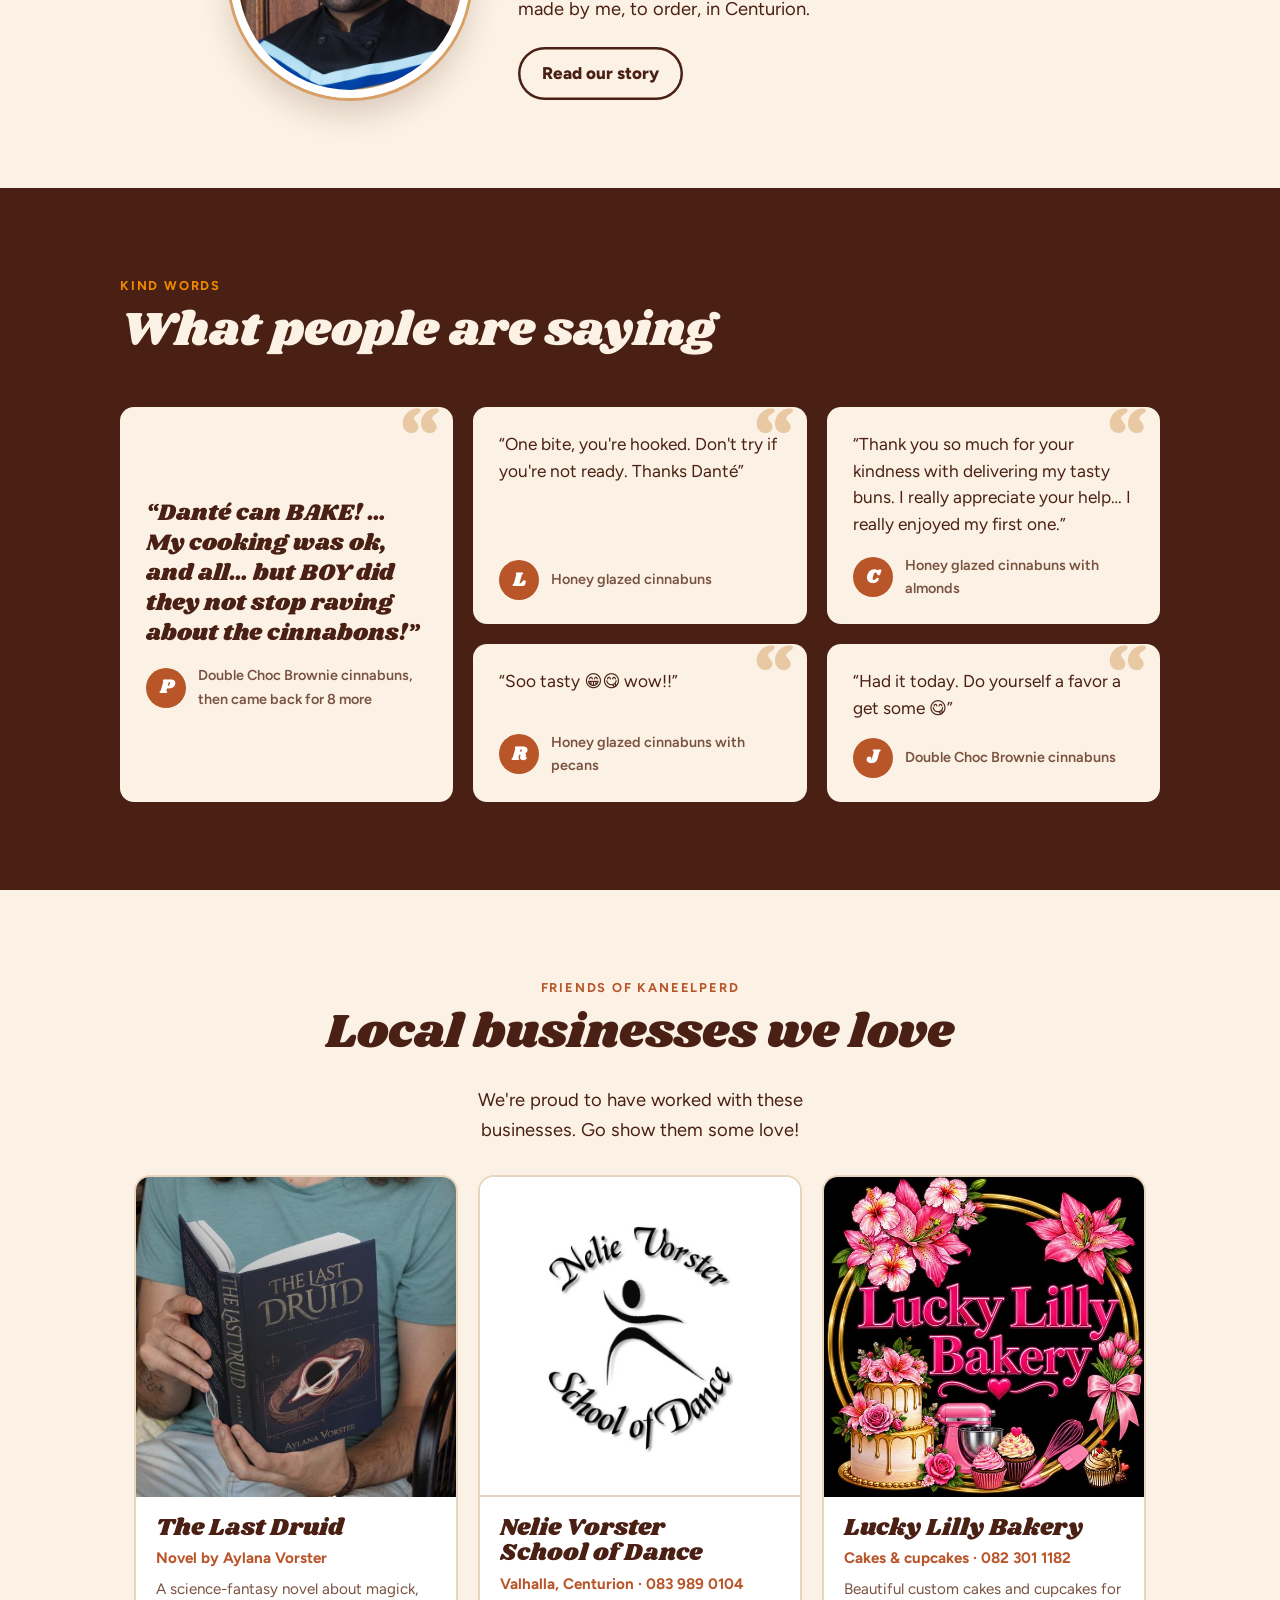
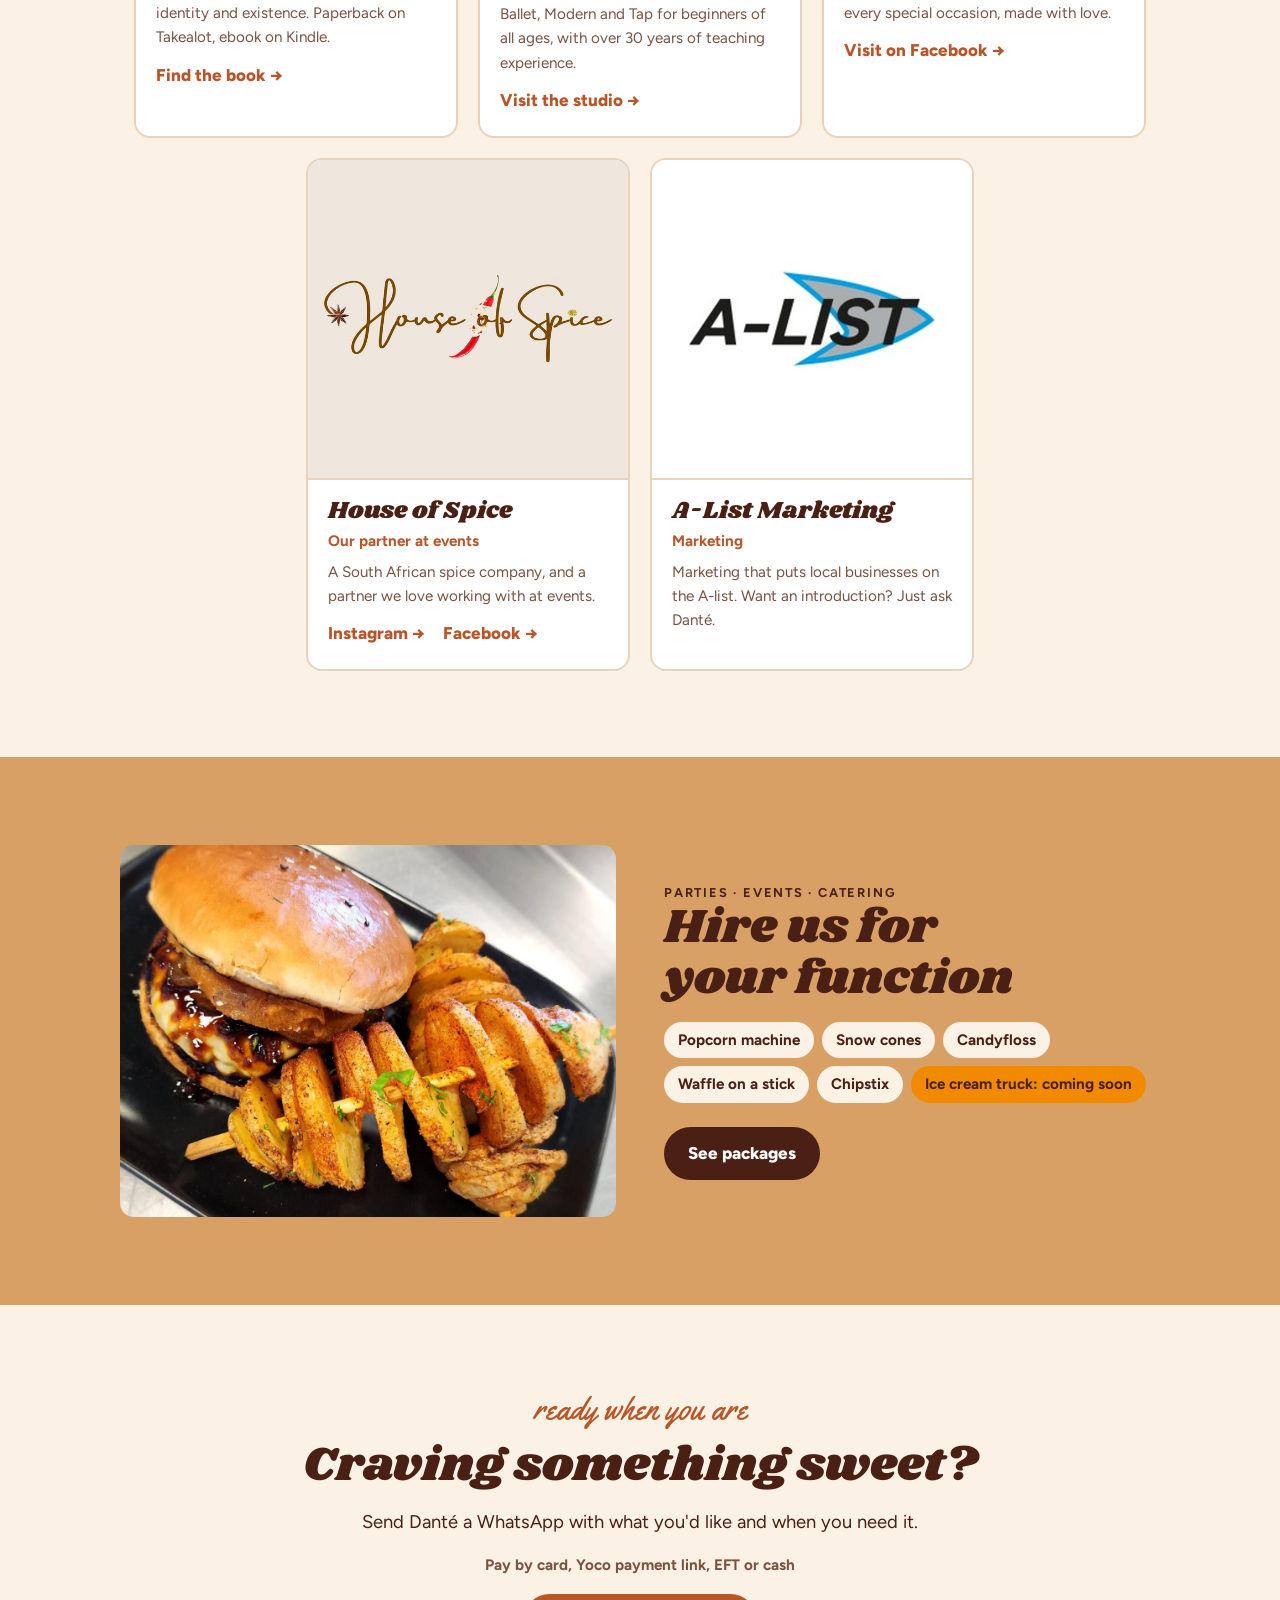
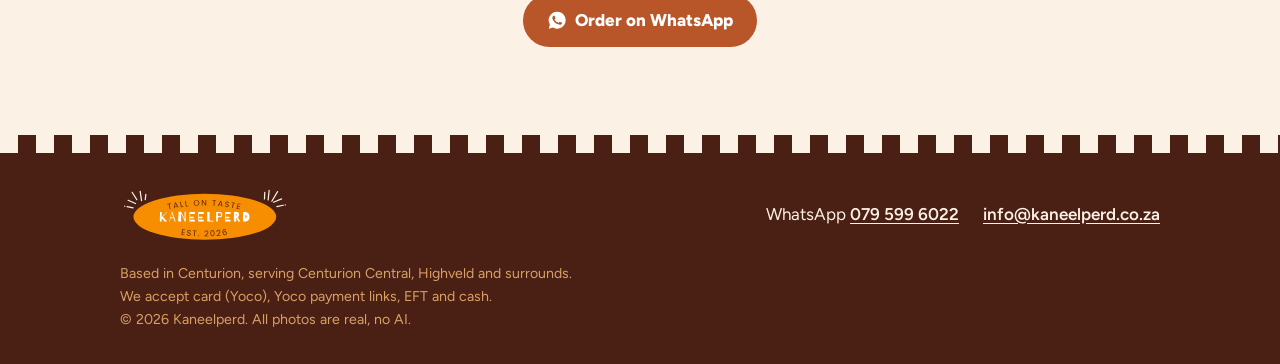
==== commit fc943c0a: "Friends: add House of Spice and A-List Marketing Co-Authored-By: Claude Opus 5.5 <noreply@anthropic." ====
--- a/index.html
+++ b/index.html
@@ -159,6 +159,23 @@
           <span class="friend-link">Visit on Facebook &rarr;</span>
         </div>
       </a>
+      <div class="friend logo-sq">
+        <img src="images/friends/house-of-spice.jpg" alt="House of Spice logo" width="600" height="600" loading="lazy">
+        <div class="friend-body">
+          <h3>House of Spice</h3>
+          <div class="friend-by">Our partner at events</div>
+          <p>A South African spice company, and a partner we love working with at events.</p>
+          <div class="friend-links"><a class="friend-link" href="https://www.instagram.com/houseofspice_sa/" target="_blank" rel="noopener">Instagram &rarr;</a><a class="friend-link" href="https://www.facebook.com/share/1dg7ZS6XoZ/" target="_blank" rel="noopener">Facebook &rarr;</a></div>
+        </div>
+      </div>
+      <div class="friend logo-sq">
+        <img src="images/friends/a-list-marketing.jpg" alt="A-List Marketing logo" width="600" height="600" loading="lazy">
+        <div class="friend-body">
+          <h3>A-List Marketing</h3>
+          <div class="friend-by">Marketing</div>
+          <p>Marketing that puts local businesses on the A-list. Want an introduction? Just ask Danté.</p>
+        </div>
+      </div>
     </div>
   </div>
 </section>
--- a/styles.css
+++ b/styles.css
@@ -239,6 +239,10 @@
 .friend:hover { transform: translateY(-3px); box-shadow: 0 0 0 2px var(--tan), 0 14px 28px rgba(74, 32, 20, .12); }
 .friend img { aspect-ratio: 1; object-fit: cover; width: 100%; }
 .friend.logo img { object-fit: contain; padding: 28px; background: #fff; border-bottom: 2px solid var(--line); }
+div.friend:hover { transform: none; box-shadow: 0 0 0 2px var(--line); }
+.friend.logo-sq img { border-bottom: 2px solid var(--line); }
+.friend-links { display: flex; gap: 18px; flex-wrap: wrap; }
+.friend-links .friend-link { text-decoration: none; }
 .friend-body { padding: 18px 20px 22px; display: grid; gap: 6px; align-content: start; }
 .friend h3 { font-size: 1.5rem; }
 .friend-by .nowrap { white-space: nowrap; }
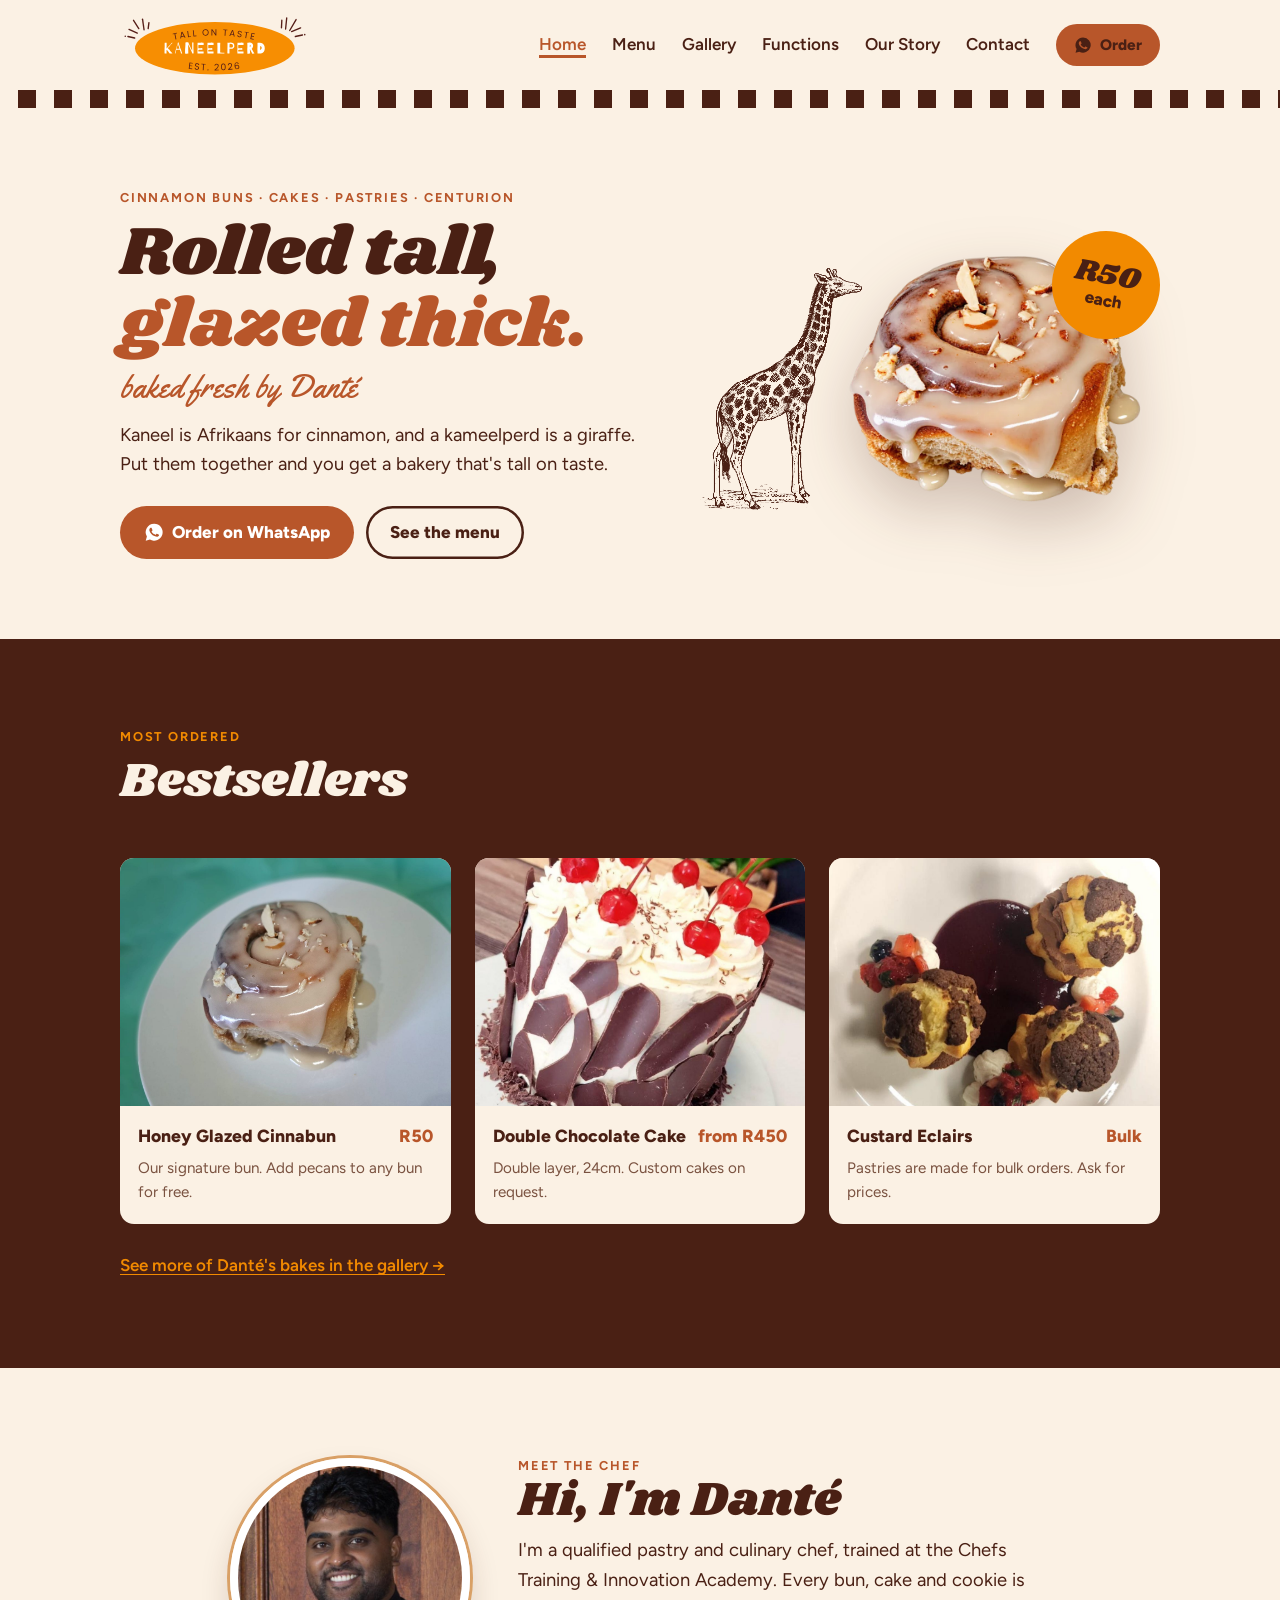
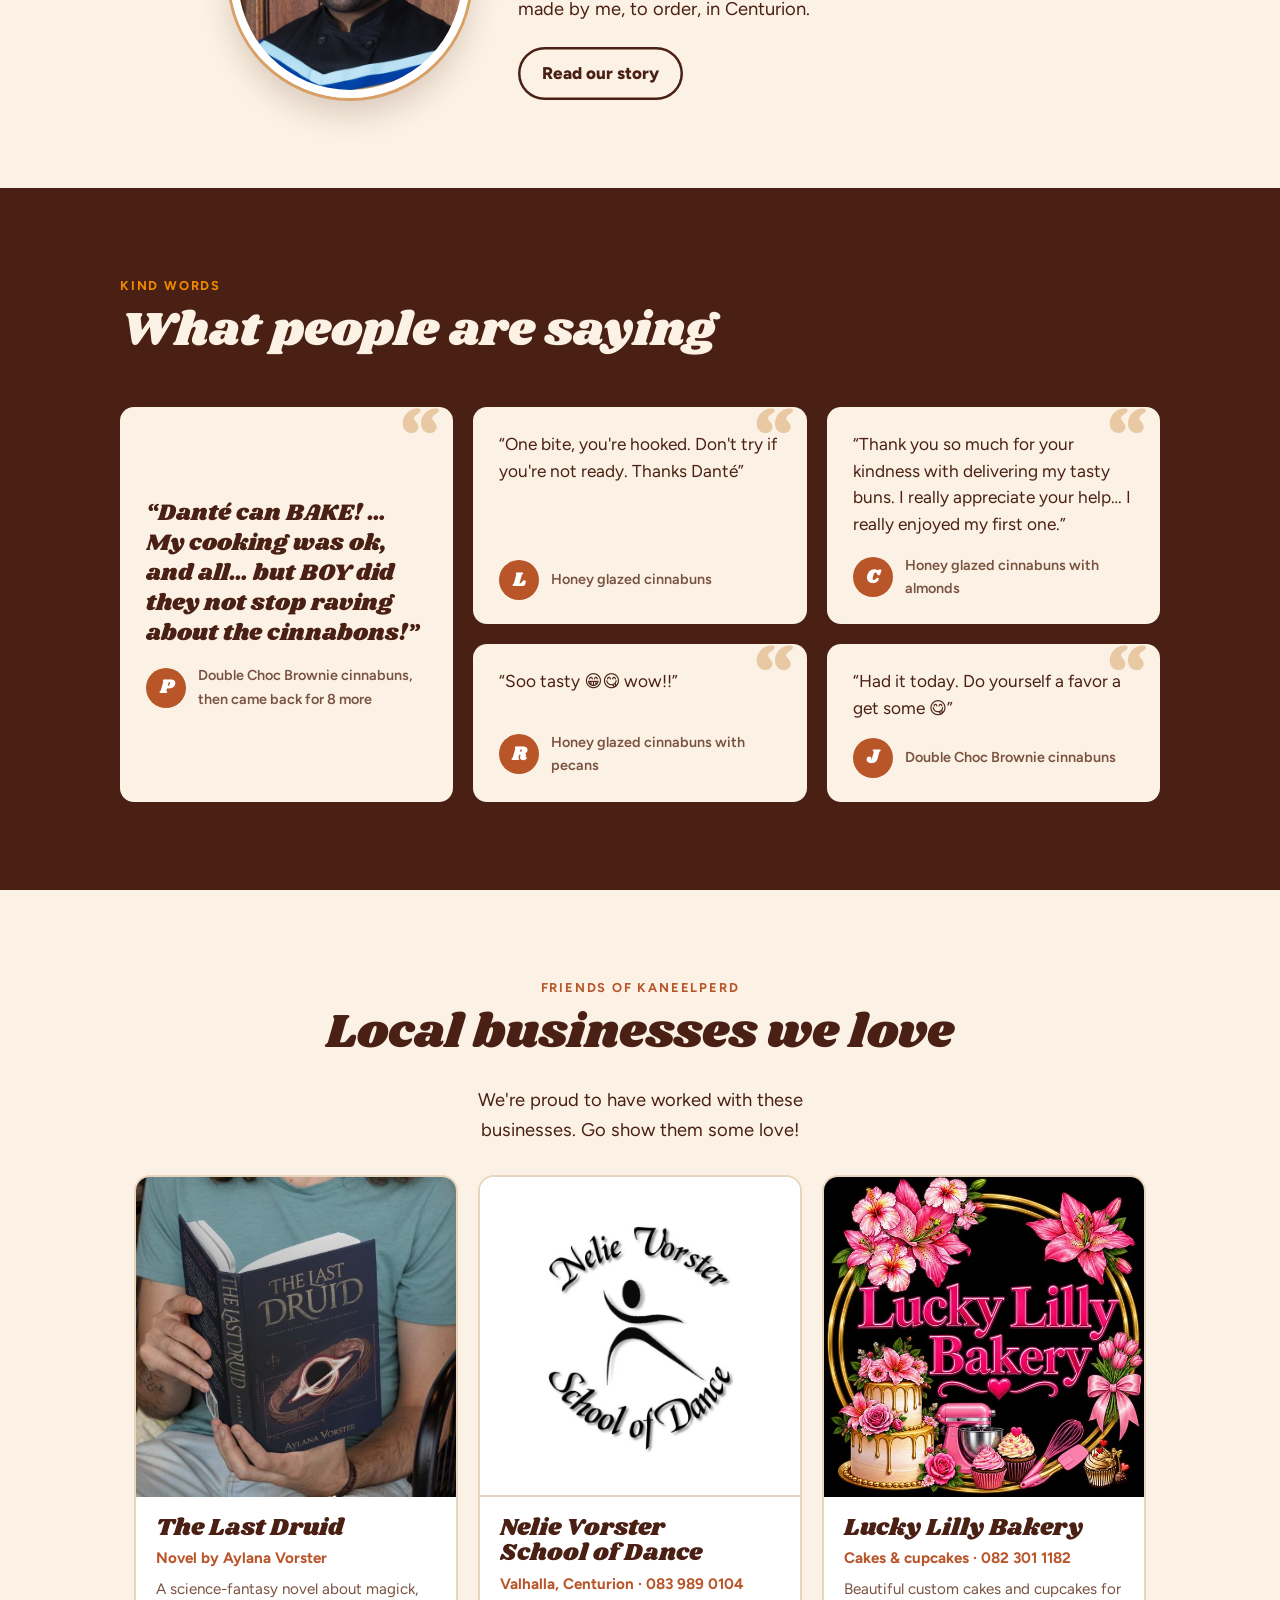
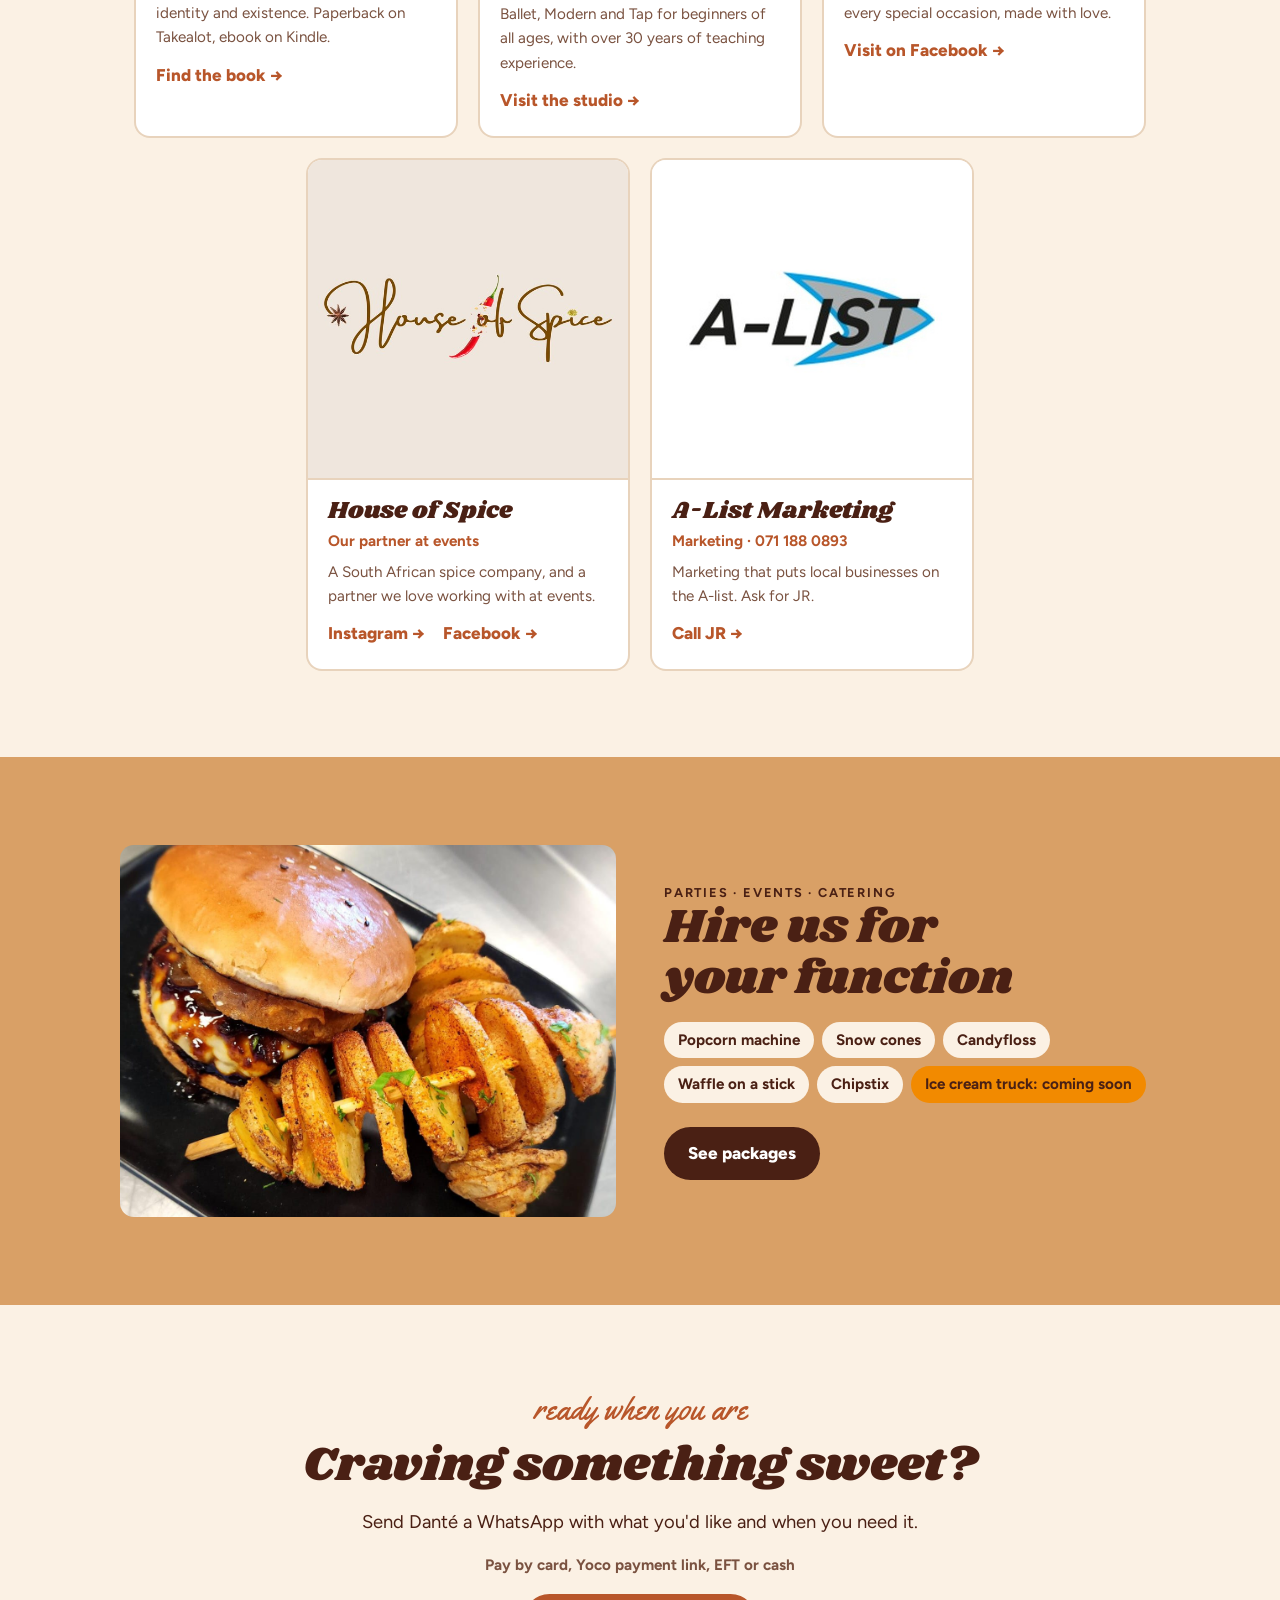
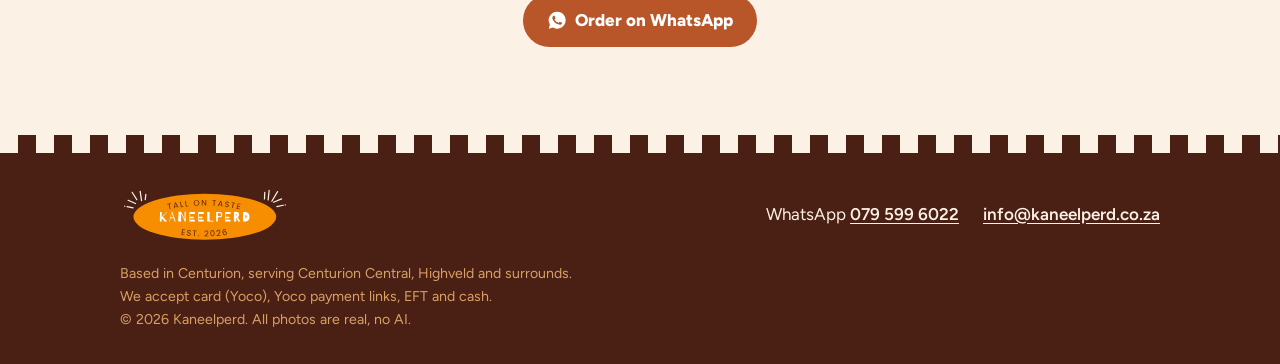
==== commit b3b54461: "Friends: add A-List Marketing contact (JR) Co-Authored-By: Claude Opus 5.5 <noreply@anthropic.com>" ====
--- a/index.html
+++ b/index.html
@@ -172,8 +172,9 @@
         <img src="images/friends/a-list-marketing.jpg" alt="A-List Marketing logo" width="600" height="600" loading="lazy">
         <div class="friend-body">
           <h3>A-List Marketing</h3>
-          <div class="friend-by">Marketing</div>
-          <p>Marketing that puts local businesses on the A-list. Want an introduction? Just ask Danté.</p>
+          <div class="friend-by">Marketing &middot; <span class="nowrap">071 188 0893</span></div>
+          <p>Marketing that puts local businesses on the A-list. Ask for JR.</p>
+          <a class="friend-link" href="tel:+27711880893" style="text-decoration:none">Call JR &rarr;</a>
         </div>
       </div>
     </div>
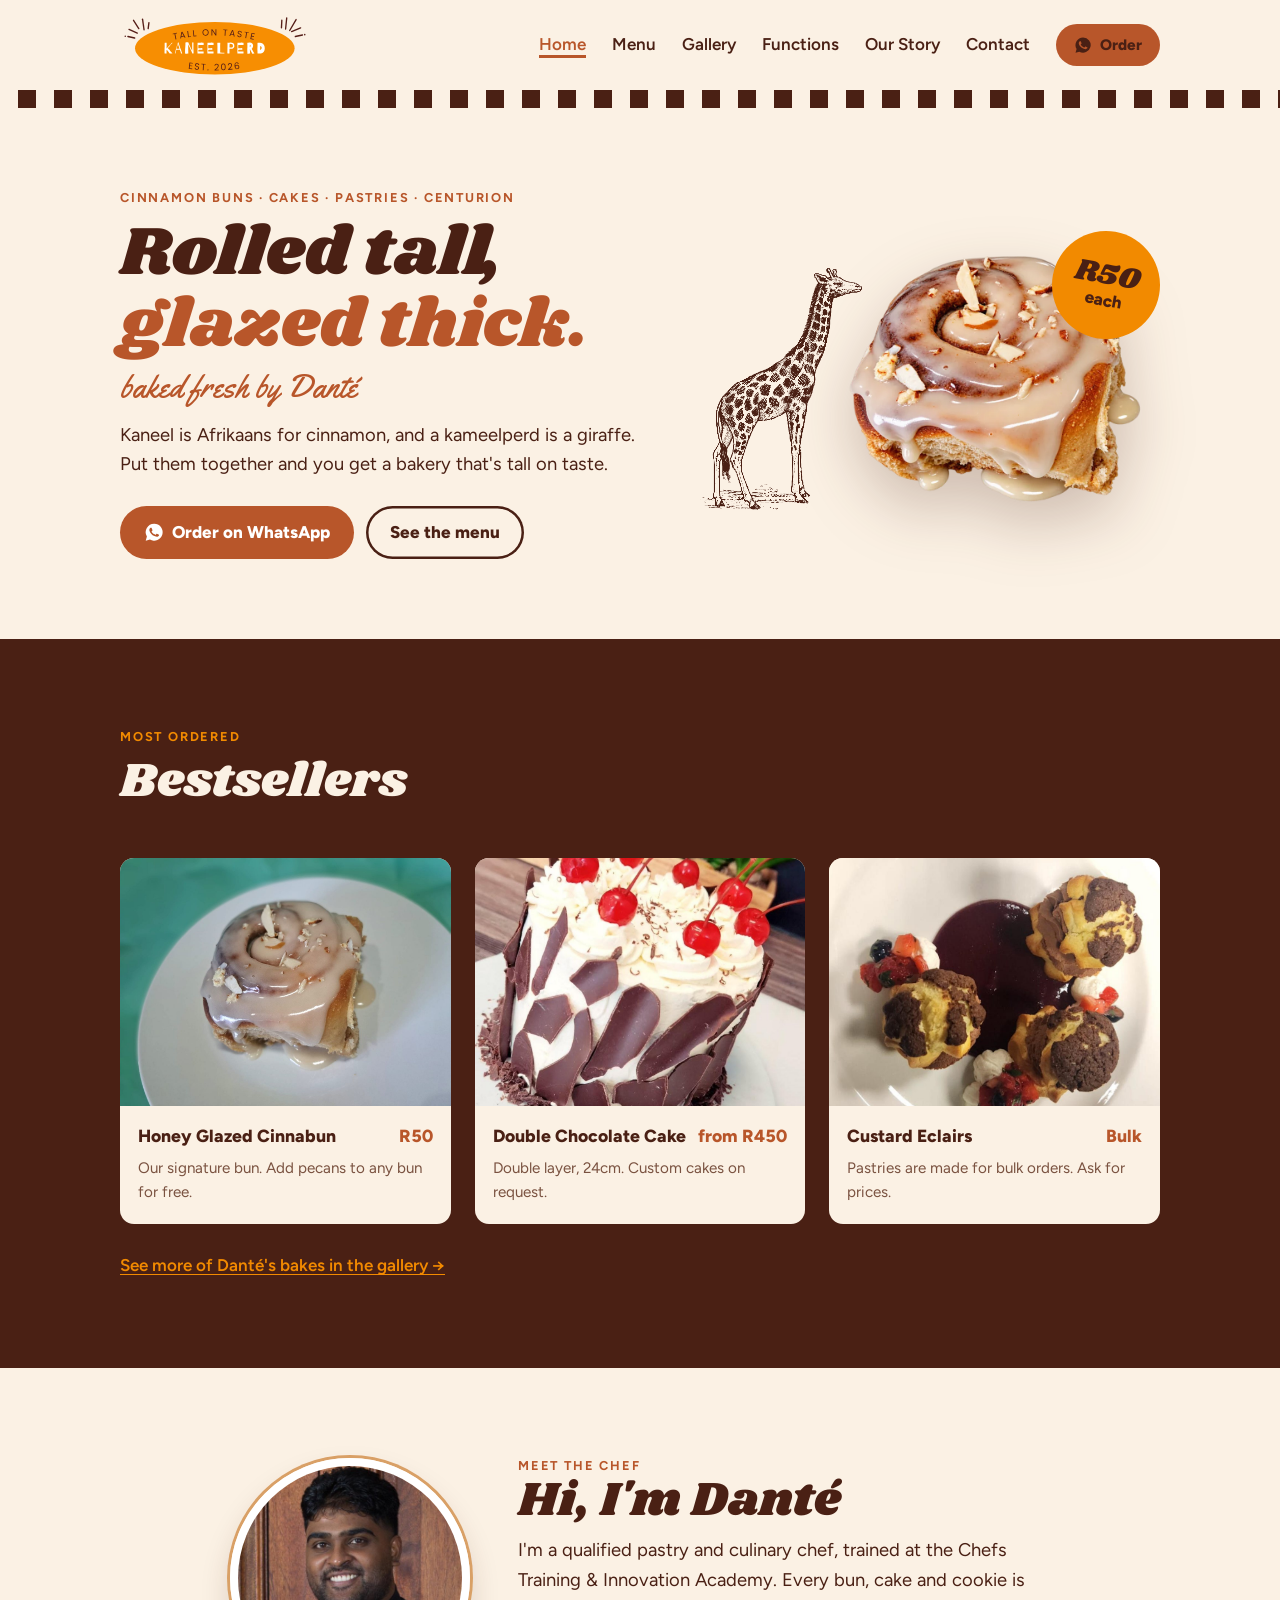
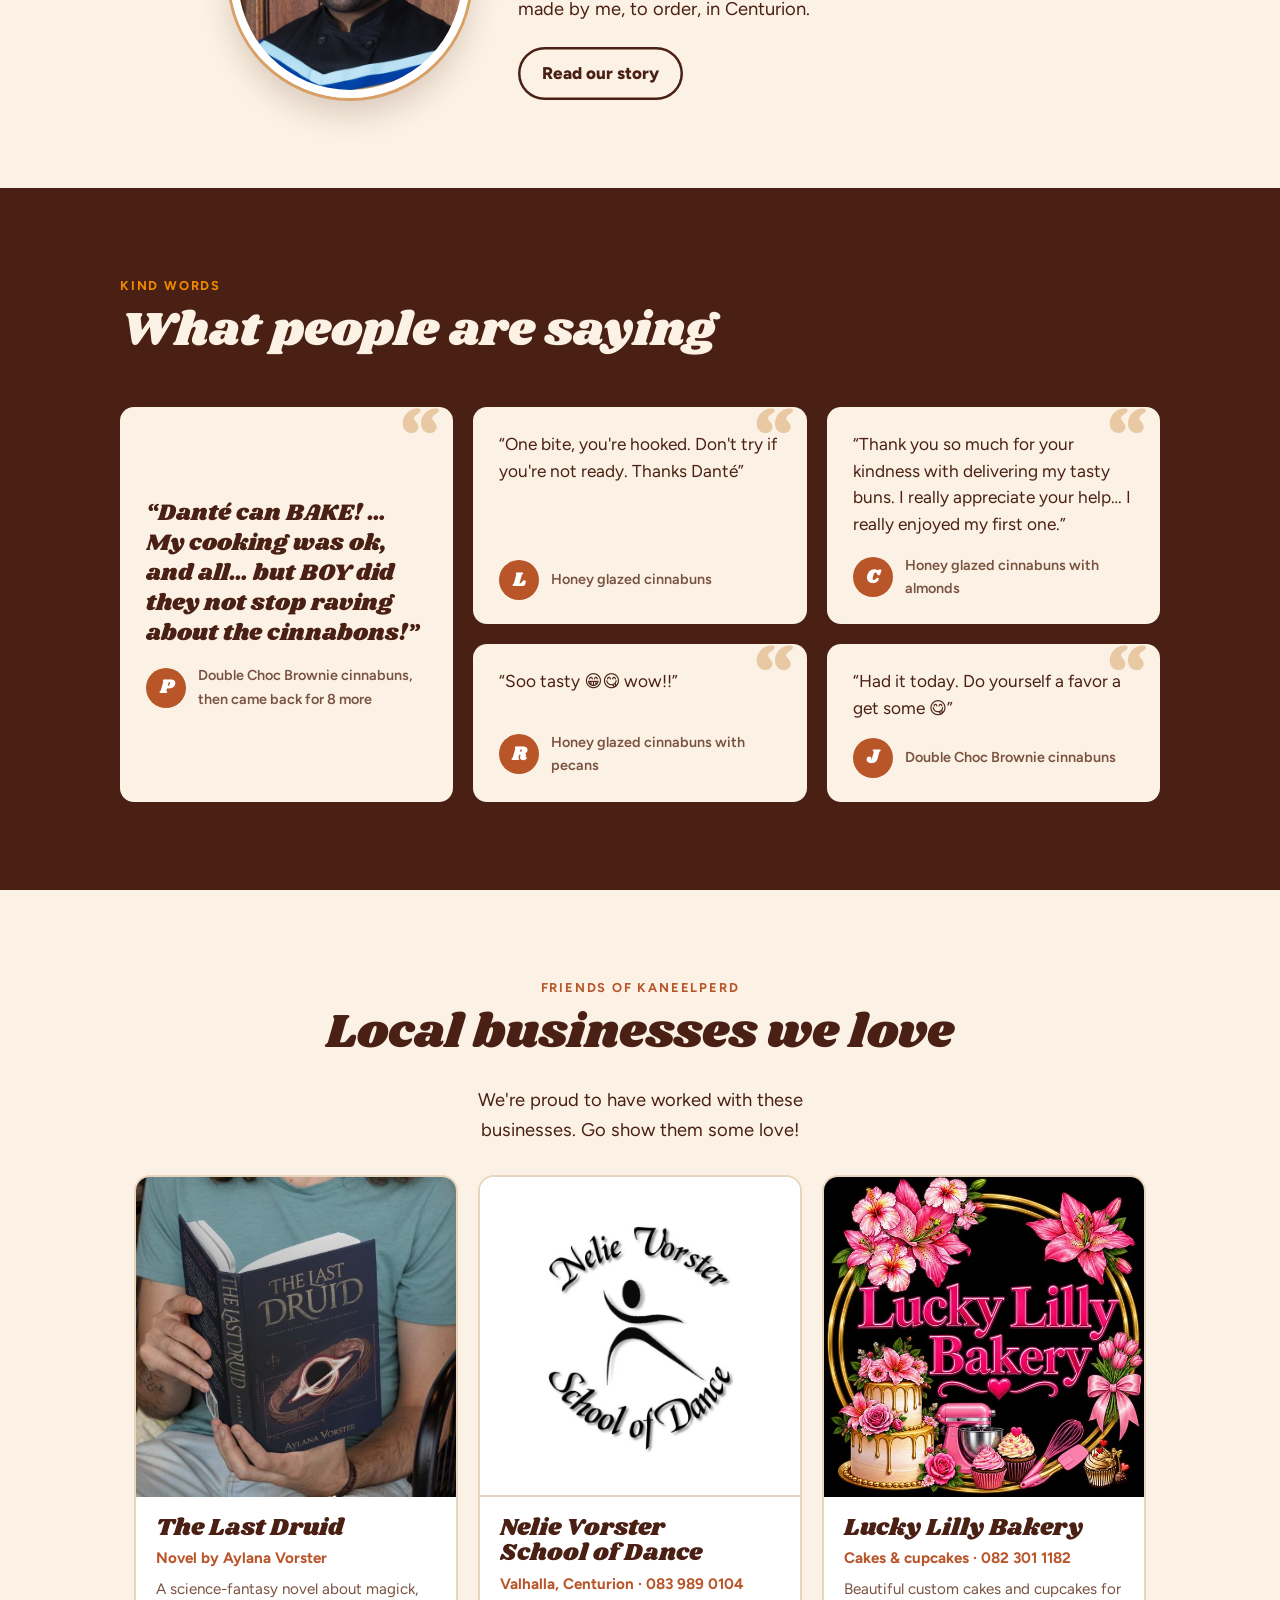
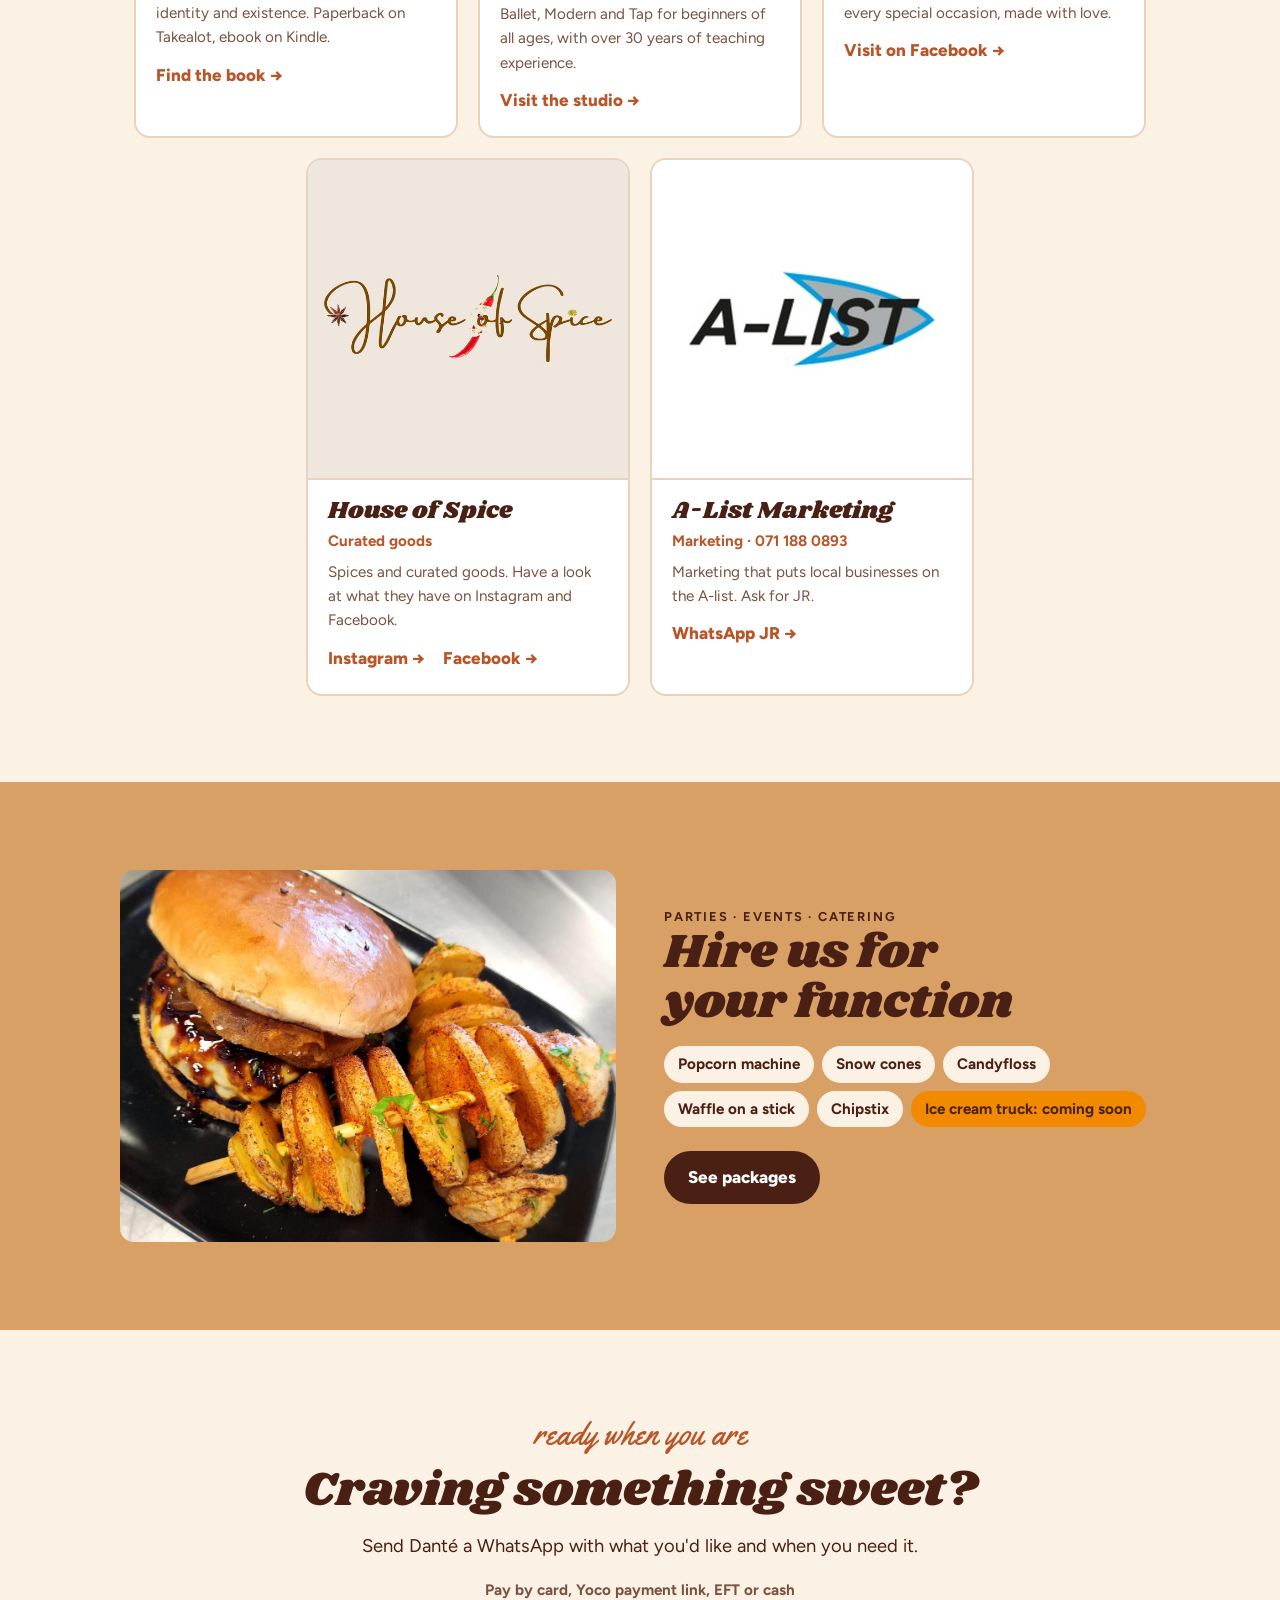
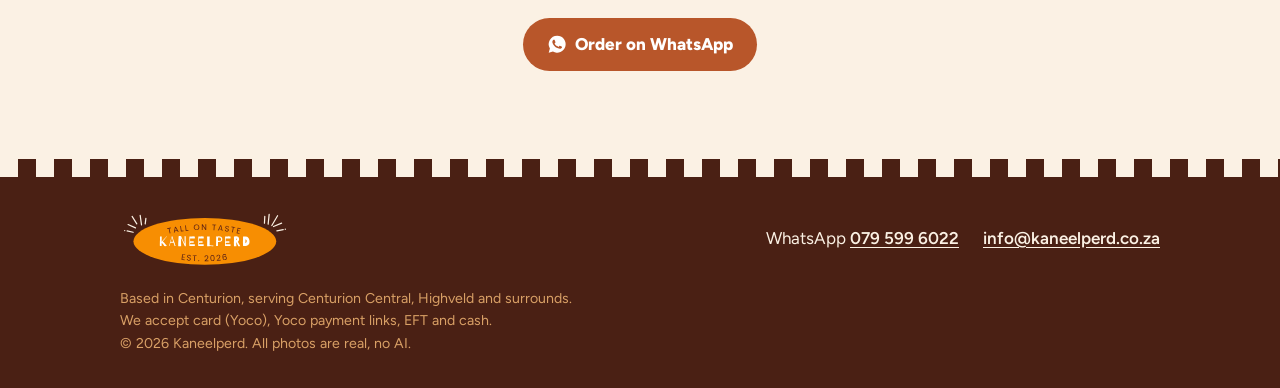
==== commit ca7086b4: "Friends: WhatsApp link for A-List, House of Spice curated goods wording Co-Authored-By: Claude Opus " ====
--- a/index.html
+++ b/index.html
@@ -163,8 +163,8 @@
         <img src="images/friends/house-of-spice.jpg" alt="House of Spice logo" width="600" height="600" loading="lazy">
         <div class="friend-body">
           <h3>House of Spice</h3>
-          <div class="friend-by">Our partner at events</div>
-          <p>A South African spice company, and a partner we love working with at events.</p>
+          <div class="friend-by">Curated goods</div>
+          <p>Spices and curated goods. Have a look at what they have on Instagram and Facebook.</p>
           <div class="friend-links"><a class="friend-link" href="https://www.instagram.com/houseofspice_sa/" target="_blank" rel="noopener">Instagram &rarr;</a><a class="friend-link" href="https://www.facebook.com/share/1dg7ZS6XoZ/" target="_blank" rel="noopener">Facebook &rarr;</a></div>
         </div>
       </div>
@@ -174,7 +174,7 @@
           <h3>A-List Marketing</h3>
           <div class="friend-by">Marketing &middot; <span class="nowrap">071 188 0893</span></div>
           <p>Marketing that puts local businesses on the A-list. Ask for JR.</p>
-          <a class="friend-link" href="tel:+27711880893" style="text-decoration:none">Call JR &rarr;</a>
+          <a class="friend-link" href="https://wa.me/27711880893" target="_blank" rel="noopener" style="text-decoration:none">WhatsApp JR &rarr;</a>
         </div>
       </div>
     </div>
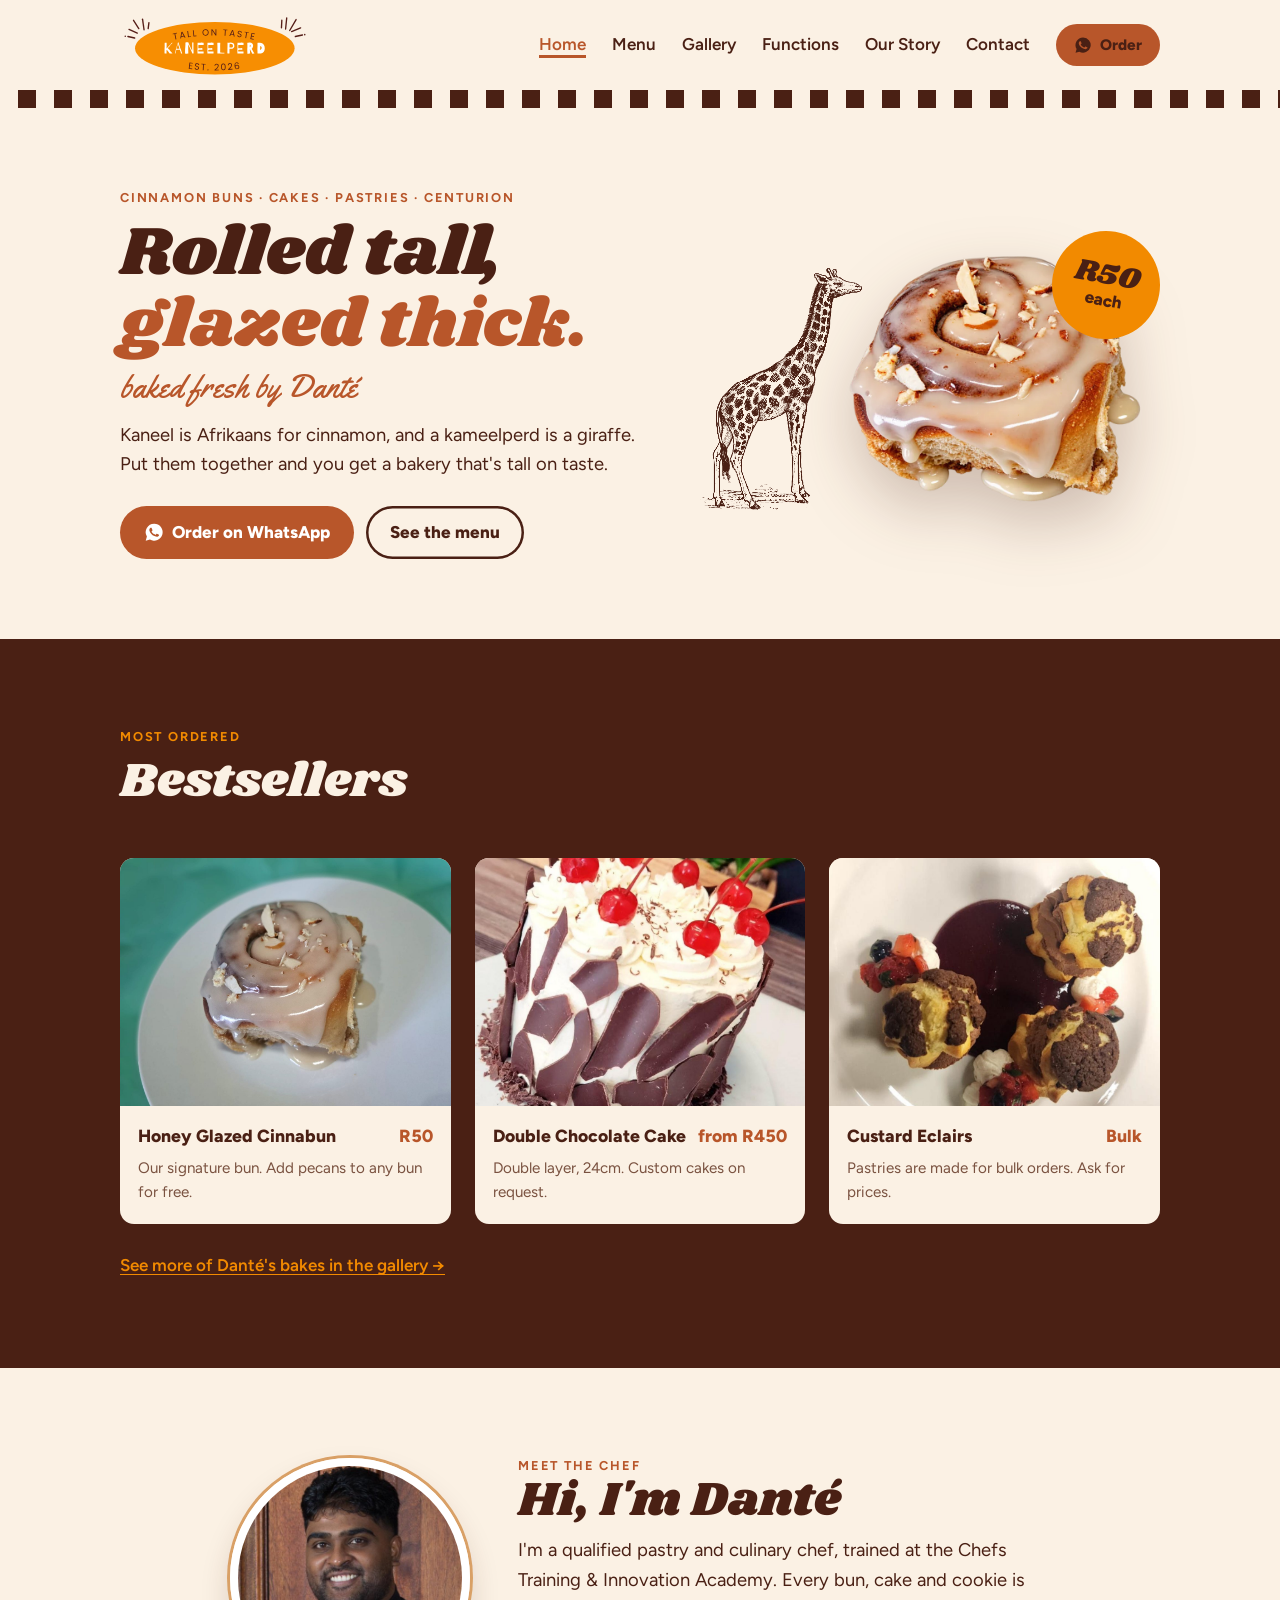
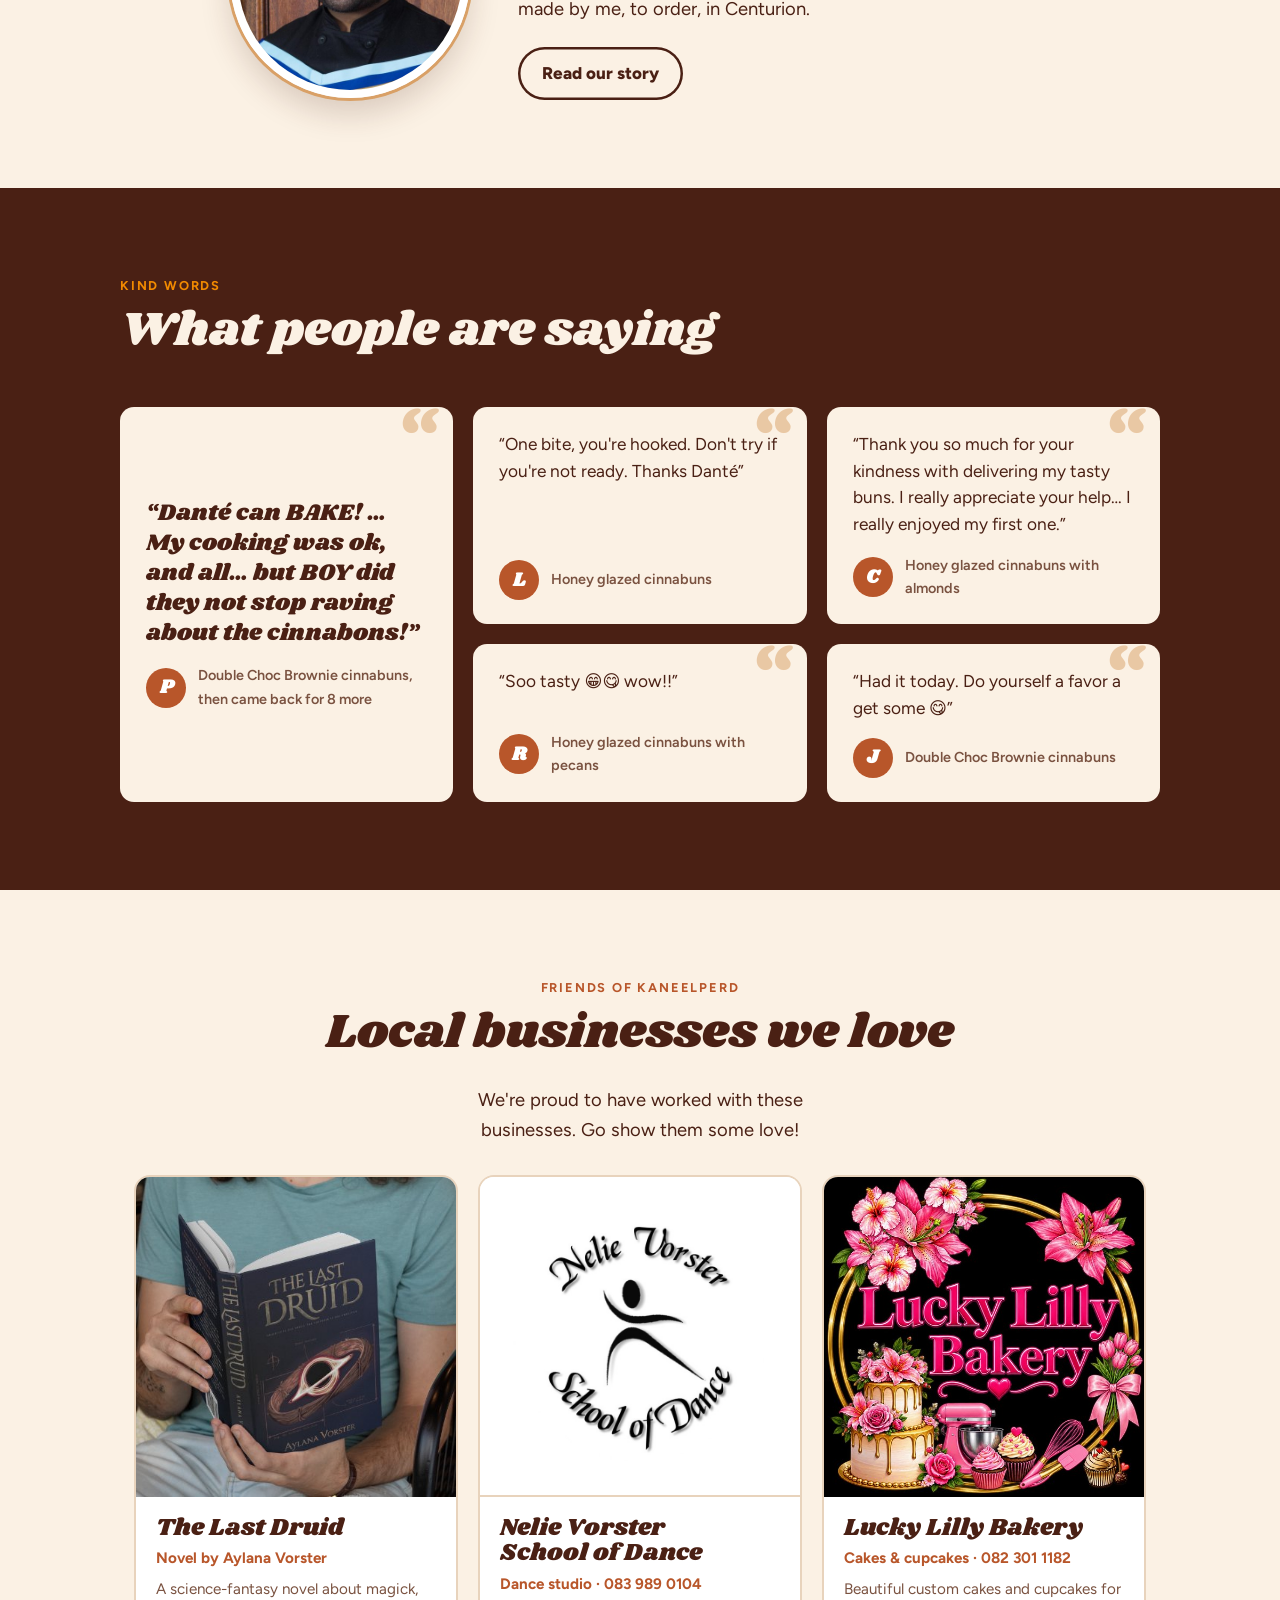
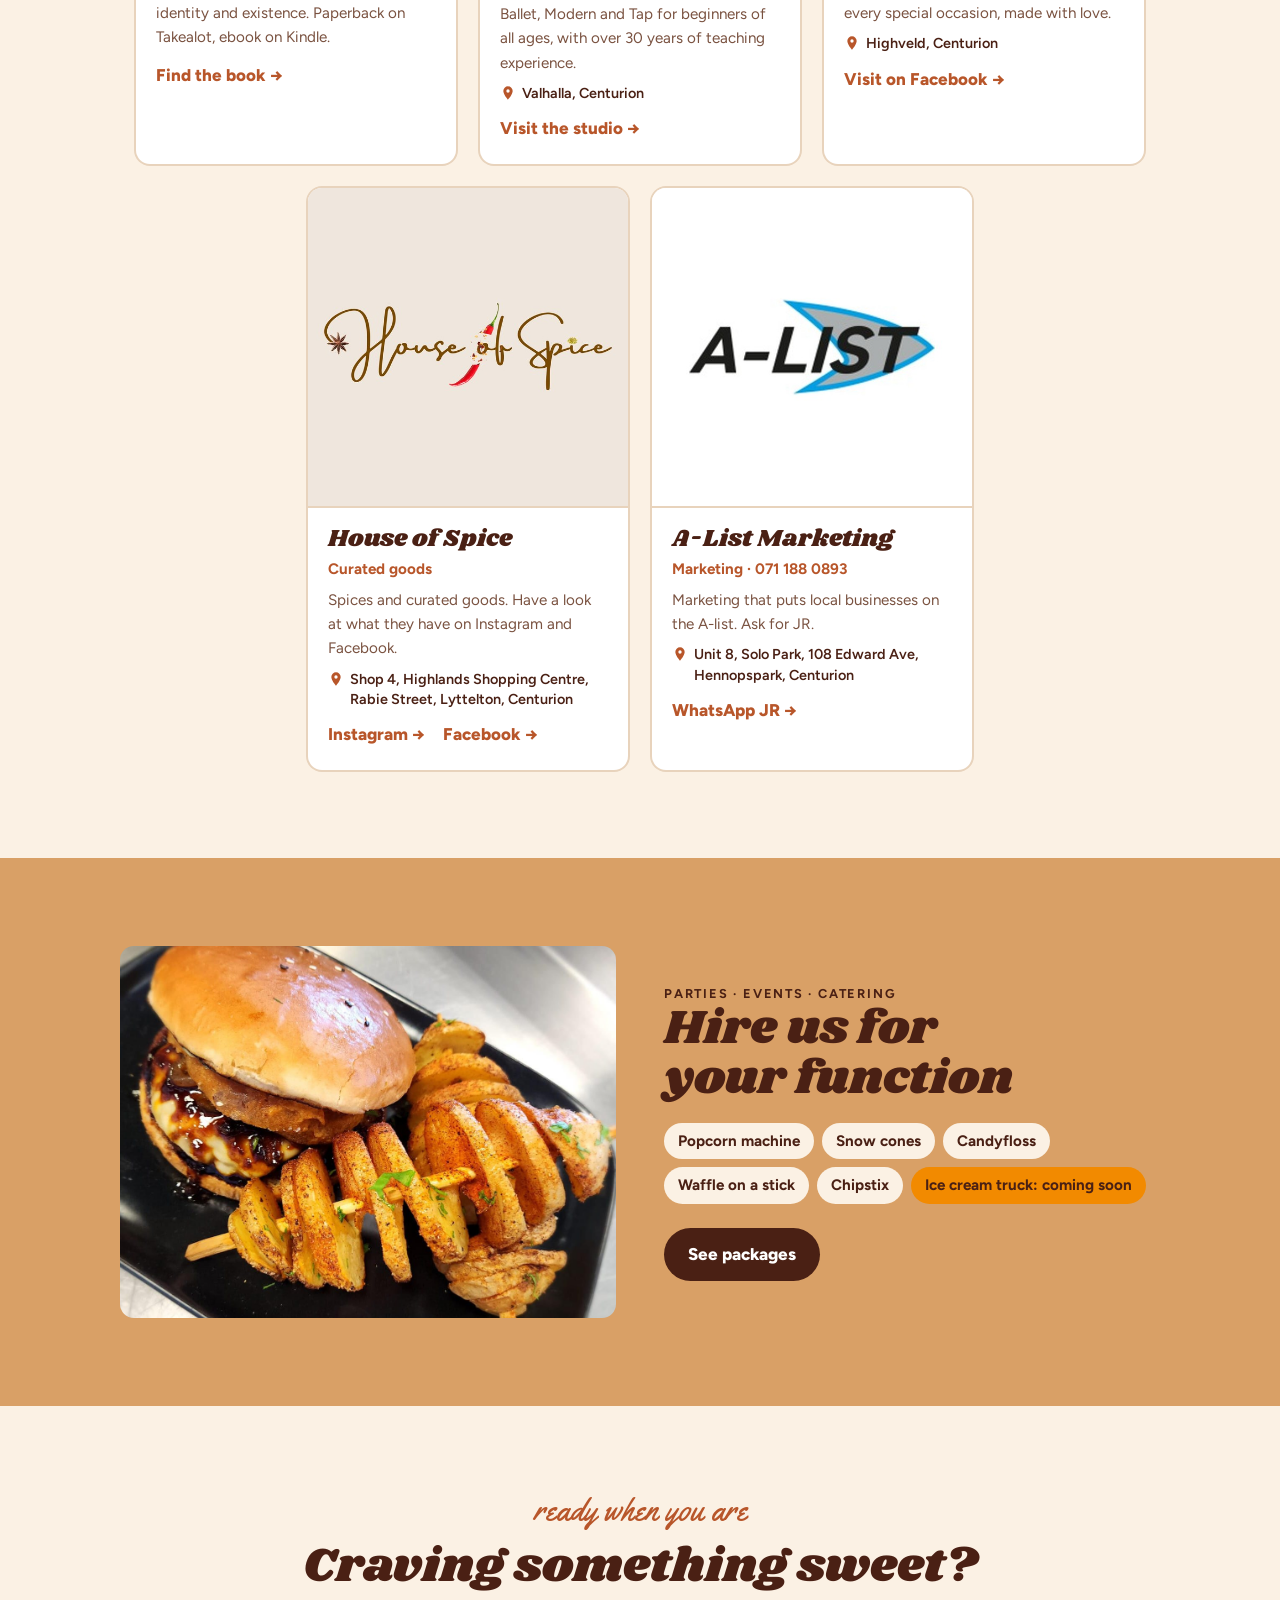
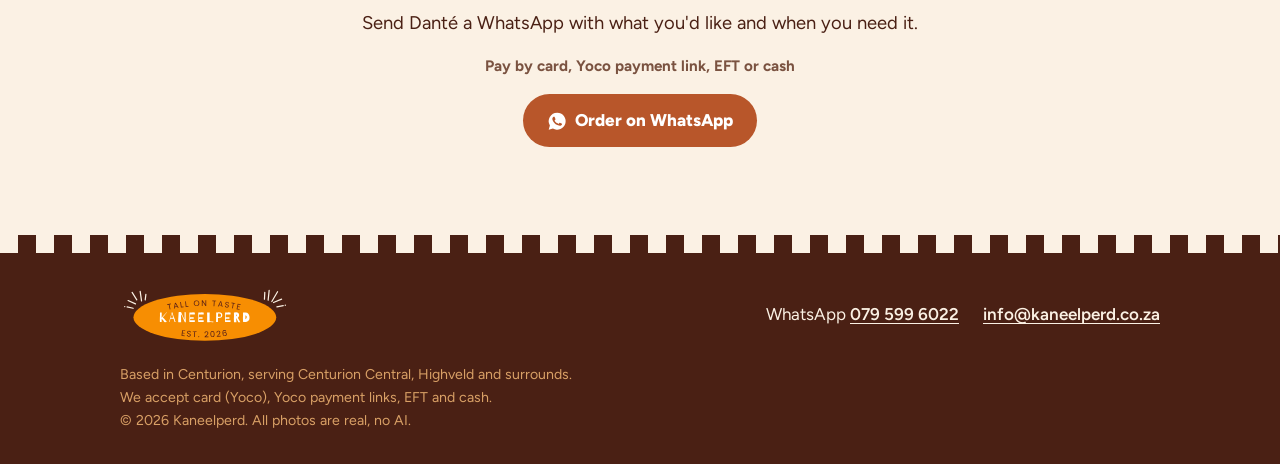
==== commit 74fd6112: "Friends: show addresses for the physical businesses Co-Authored-By: Claude Opus 5.5 <noreply@anthrop" ====
--- a/index.html
+++ b/index.html
@@ -145,8 +145,9 @@
         <img src="images/friends/nelie-vorster-school-of-dance.jpg" alt="Nelie Vorster School of Dance logo" width="600" height="600" loading="lazy">
         <div class="friend-body">
           <h3>Nelie Vorster School of Dance</h3>
-          <div class="friend-by">Valhalla, Centurion &middot; <span class="nowrap">083 989 0104</span></div>
+          <div class="friend-by">Dance studio &middot; <span class="nowrap">083 989 0104</span></div>
           <p>Ballet, Modern and Tap for beginners of all ages, with over 30 years of teaching experience.</p>
+          <div class="friend-where"><svg viewBox="0 0 24 24" aria-hidden="true"><path d="M12 2a7 7 0 0 0-7 7c0 5.2 7 13 7 13s7-7.8 7-13a7 7 0 0 0-7-7Zm0 9.5A2.5 2.5 0 1 1 12 6.5a2.5 2.5 0 0 1 0 5Z"/></svg><span>Valhalla, Centurion</span></div>
           <span class="friend-link">Visit the studio &rarr;</span>
         </div>
       </a>
@@ -156,6 +157,7 @@
           <h3>Lucky Lilly Bakery</h3>
           <div class="friend-by">Cakes &amp; cupcakes &middot; <span class="nowrap">082 301 1182</span></div>
           <p>Beautiful custom cakes and cupcakes for every special occasion, made with love.</p>
+          <div class="friend-where"><svg viewBox="0 0 24 24" aria-hidden="true"><path d="M12 2a7 7 0 0 0-7 7c0 5.2 7 13 7 13s7-7.8 7-13a7 7 0 0 0-7-7Zm0 9.5A2.5 2.5 0 1 1 12 6.5a2.5 2.5 0 0 1 0 5Z"/></svg><span>Highveld, Centurion</span></div>
           <span class="friend-link">Visit on Facebook &rarr;</span>
         </div>
       </a>
@@ -165,6 +167,7 @@
           <h3>House of Spice</h3>
           <div class="friend-by">Curated goods</div>
           <p>Spices and curated goods. Have a look at what they have on Instagram and Facebook.</p>
+          <div class="friend-where"><svg viewBox="0 0 24 24" aria-hidden="true"><path d="M12 2a7 7 0 0 0-7 7c0 5.2 7 13 7 13s7-7.8 7-13a7 7 0 0 0-7-7Zm0 9.5A2.5 2.5 0 1 1 12 6.5a2.5 2.5 0 0 1 0 5Z"/></svg><span>Shop 4, Highlands Shopping Centre, Rabie Street, Lyttelton, Centurion</span></div>
           <div class="friend-links"><a class="friend-link" href="https://www.instagram.com/houseofspice_sa/" target="_blank" rel="noopener">Instagram &rarr;</a><a class="friend-link" href="https://www.facebook.com/share/1dg7ZS6XoZ/" target="_blank" rel="noopener">Facebook &rarr;</a></div>
         </div>
       </div>
@@ -174,6 +177,7 @@
           <h3>A-List Marketing</h3>
           <div class="friend-by">Marketing &middot; <span class="nowrap">071 188 0893</span></div>
           <p>Marketing that puts local businesses on the A-list. Ask for JR.</p>
+          <div class="friend-where"><svg viewBox="0 0 24 24" aria-hidden="true"><path d="M12 2a7 7 0 0 0-7 7c0 5.2 7 13 7 13s7-7.8 7-13a7 7 0 0 0-7-7Zm0 9.5A2.5 2.5 0 1 1 12 6.5a2.5 2.5 0 0 1 0 5Z"/></svg><span>Unit 8, Solo Park, 108 Edward Ave, Hennopspark, Centurion</span></div>
           <a class="friend-link" href="https://wa.me/27711880893" target="_blank" rel="noopener" style="text-decoration:none">WhatsApp JR &rarr;</a>
         </div>
       </div>
--- a/styles.css
+++ b/styles.css
@@ -241,6 +241,8 @@
 .friend.logo img { object-fit: contain; padding: 28px; background: #fff; border-bottom: 2px solid var(--line); }
 div.friend:hover { transform: none; box-shadow: 0 0 0 2px var(--line); }
 .friend.logo-sq img { border-bottom: 2px solid var(--line); }
+.friend-where { display: flex; gap: 6px; align-items: flex-start; margin-top: 2px; font-size: .9rem; font-weight: 600; color: var(--chocolate); line-height: 1.4; }
+.friend-where svg { width: 16px; height: 16px; flex: none; margin-top: 2px; fill: var(--cinnamon); }
 .friend-links { display: flex; gap: 18px; flex-wrap: wrap; }
 .friend-links .friend-link { text-decoration: none; }
 .friend-body { padding: 18px 20px 22px; display: grid; gap: 6px; align-content: start; }
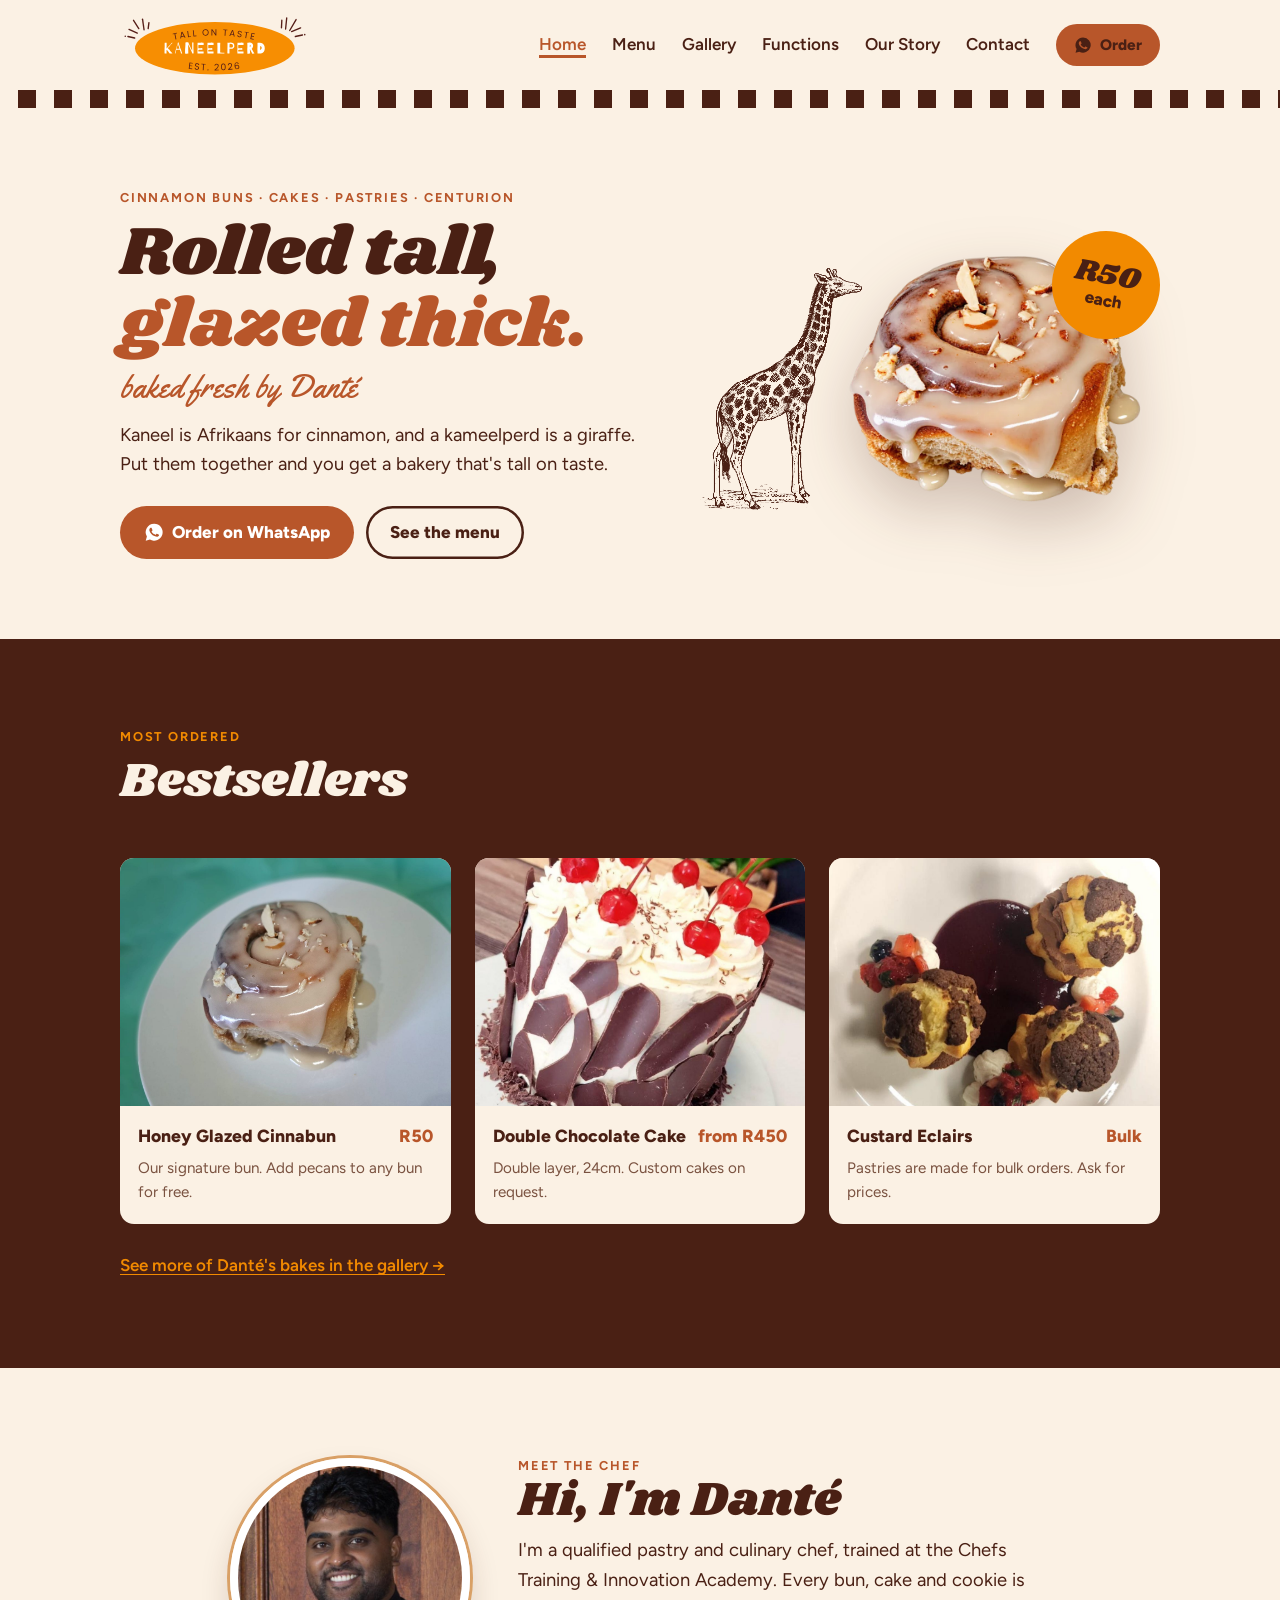
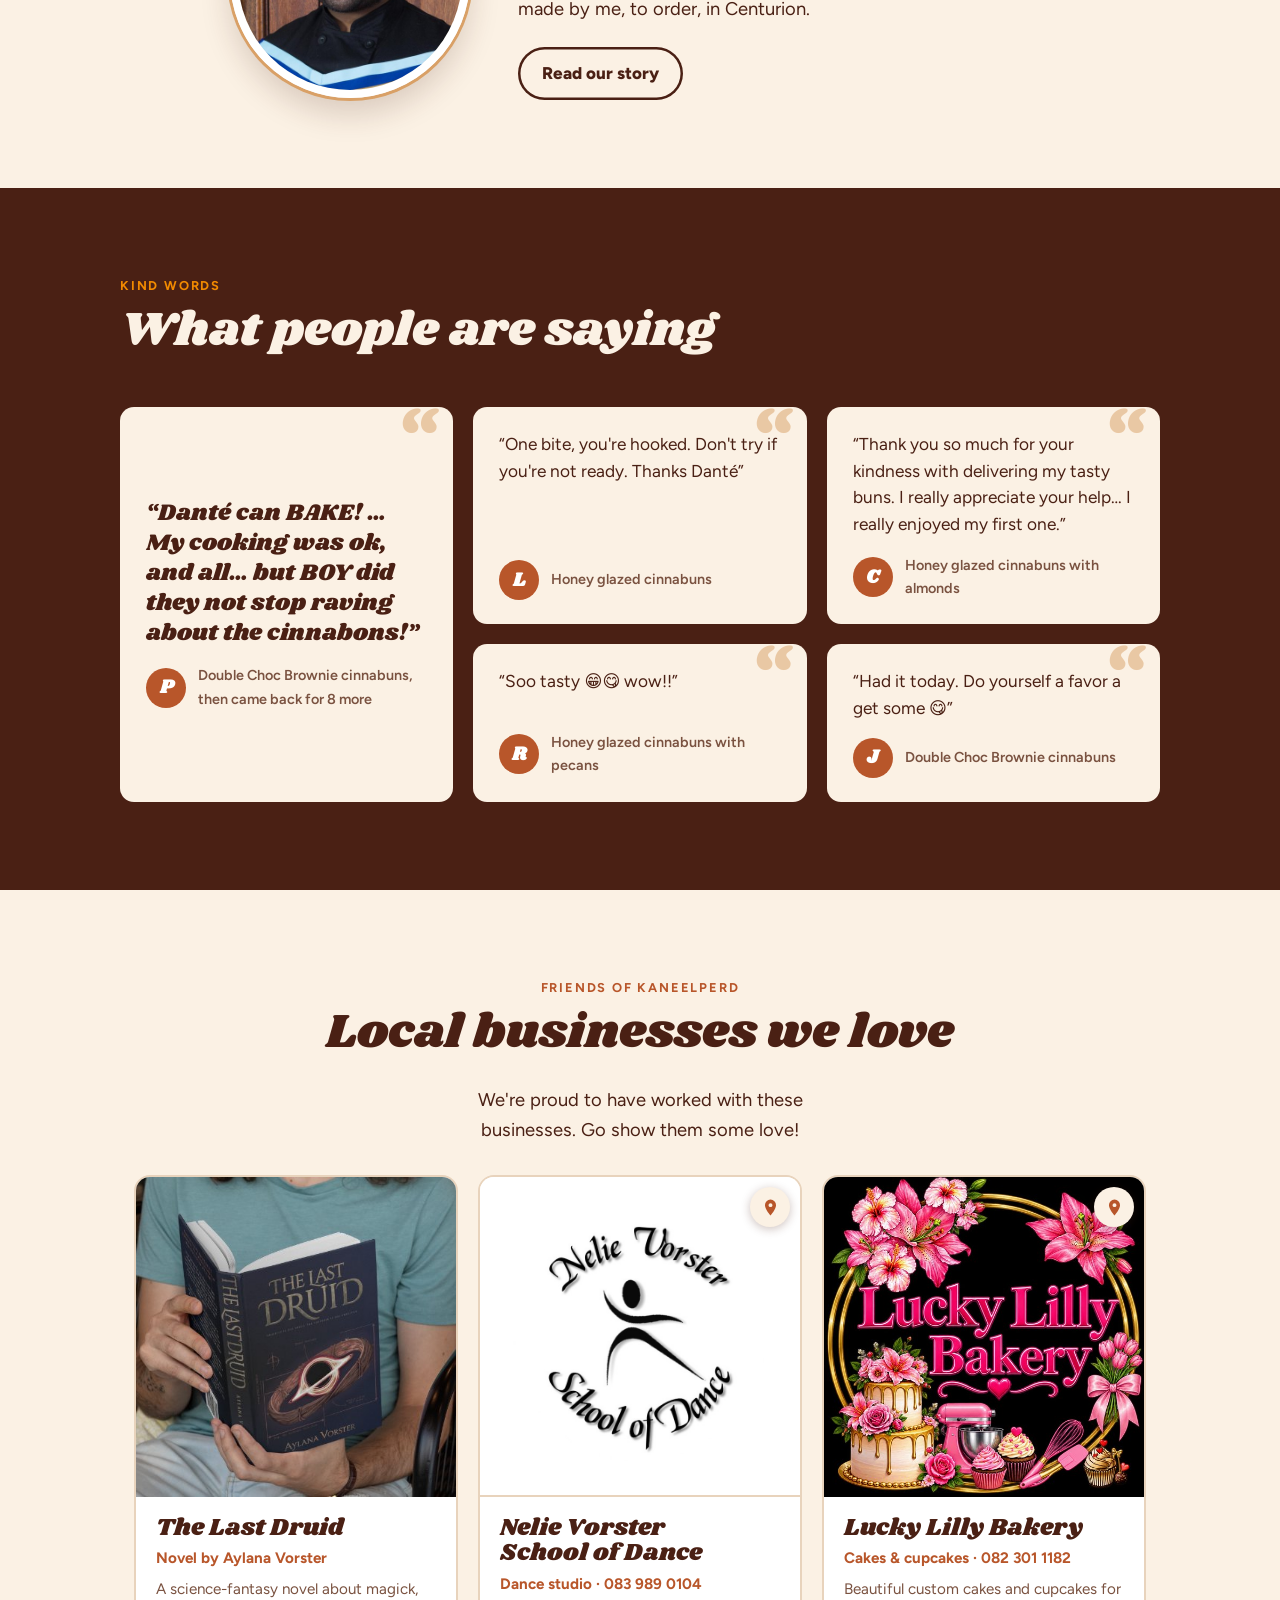
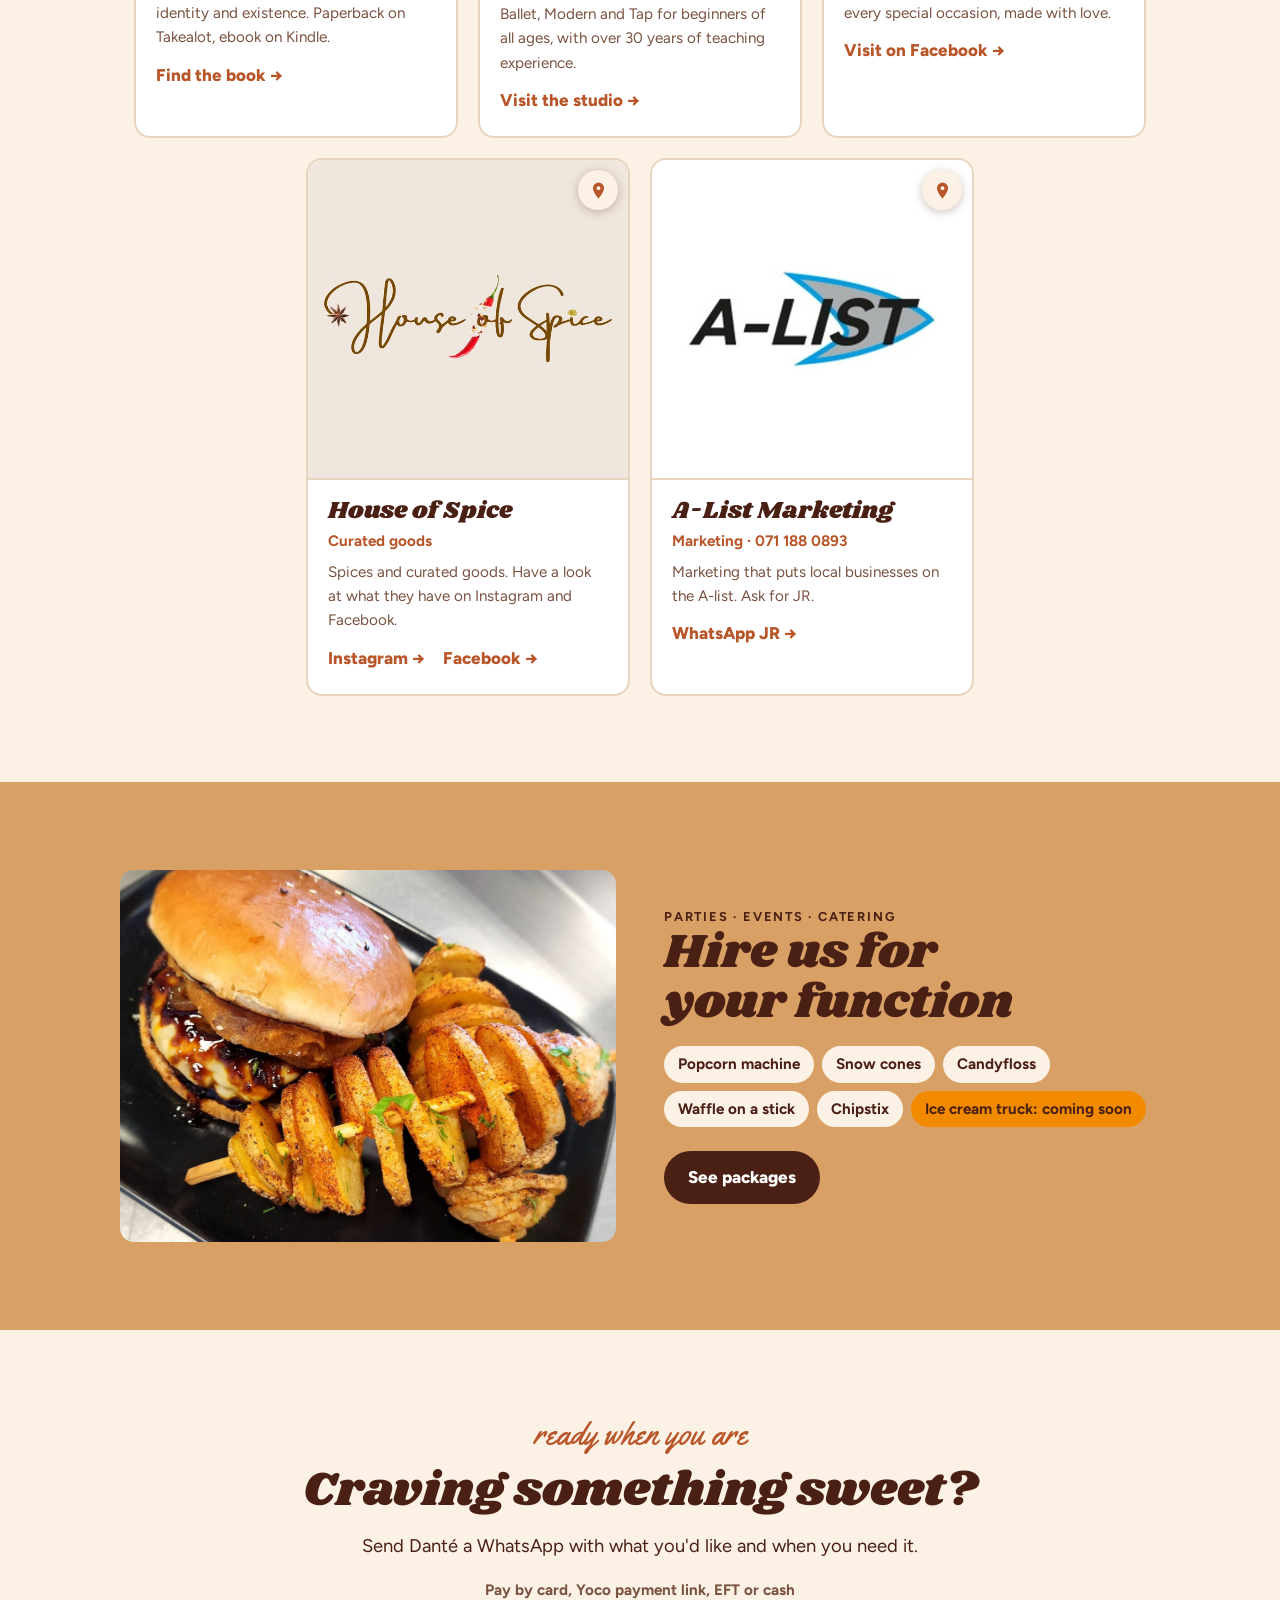
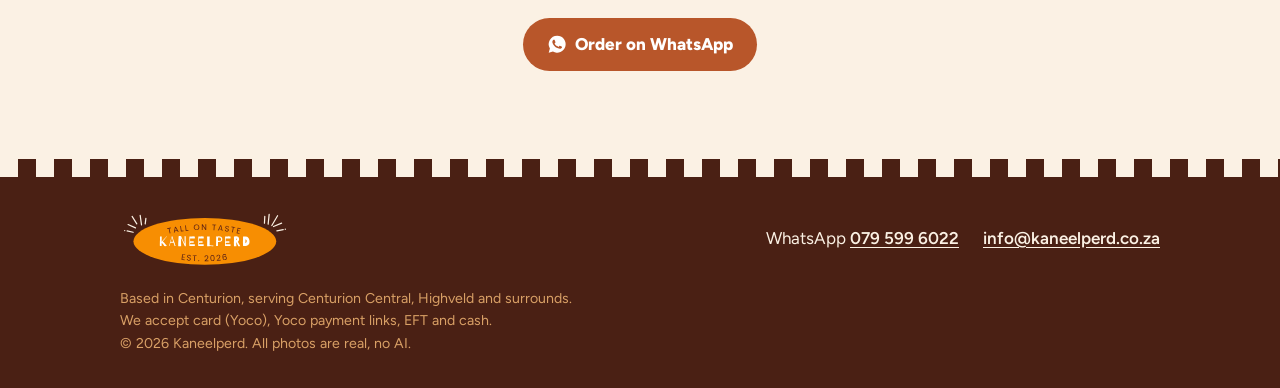
==== commit f538f7ac: "Friends: address as a map pin on the logo, shown on hover or tap Co-Authored-By: Claude Opus 5.5 <no" ====
--- a/index.html
+++ b/index.html
@@ -141,44 +141,40 @@
           <span class="friend-link">Find the book &rarr;</span>
         </div>
       </a>
-      <a class="friend logo" href="https://www.nvsd.co.za/" target="_blank" rel="noopener">
-        <img src="images/friends/nelie-vorster-school-of-dance.jpg" alt="Nelie Vorster School of Dance logo" width="600" height="600" loading="lazy">
+      <div class="friend logo">
+        <div class="friend-media"><img src="images/friends/nelie-vorster-school-of-dance.jpg" alt="Nelie Vorster School of Dance logo" width="600" height="600" loading="lazy"><button class="friend-pin" type="button" aria-expanded="false" aria-label="Address: Valhalla, Centurion"><svg viewBox="0 0 24 24" aria-hidden="true"><path d="M12 2a7 7 0 0 0-7 7c0 5.2 7 13 7 13s7-7.8 7-13a7 7 0 0 0-7-7Zm0 9.5A2.5 2.5 0 1 1 12 6.5a2.5 2.5 0 0 1 0 5Z"/></svg><span class="friend-pin-tip" role="tooltip">Valhalla, Centurion</span></button></div>
         <div class="friend-body">
           <h3>Nelie Vorster School of Dance</h3>
           <div class="friend-by">Dance studio &middot; <span class="nowrap">083 989 0104</span></div>
           <p>Ballet, Modern and Tap for beginners of all ages, with over 30 years of teaching experience.</p>
-          <div class="friend-where"><svg viewBox="0 0 24 24" aria-hidden="true"><path d="M12 2a7 7 0 0 0-7 7c0 5.2 7 13 7 13s7-7.8 7-13a7 7 0 0 0-7-7Zm0 9.5A2.5 2.5 0 1 1 12 6.5a2.5 2.5 0 0 1 0 5Z"/></svg><span>Valhalla, Centurion</span></div>
-          <span class="friend-link">Visit the studio &rarr;</span>
-        </div>
-      </a>
-      <a class="friend" href="https://www.facebook.com/share/1C6nB4h5sT/" target="_blank" rel="noopener">
-        <img src="images/friends/lucky-lilly-bakery.jpg" alt="Lucky Lilly Bakery logo" width="600" height="600" loading="lazy">
+          <a class="friend-link" href="https://www.nvsd.co.za/" target="_blank" rel="noopener">Visit the studio &rarr;</a>
+        </div>
+      </div>
+      <div class="friend">
+        <div class="friend-media"><img src="images/friends/lucky-lilly-bakery.jpg" alt="Lucky Lilly Bakery logo" width="600" height="600" loading="lazy"><button class="friend-pin" type="button" aria-expanded="false" aria-label="Address: Highveld, Centurion"><svg viewBox="0 0 24 24" aria-hidden="true"><path d="M12 2a7 7 0 0 0-7 7c0 5.2 7 13 7 13s7-7.8 7-13a7 7 0 0 0-7-7Zm0 9.5A2.5 2.5 0 1 1 12 6.5a2.5 2.5 0 0 1 0 5Z"/></svg><span class="friend-pin-tip" role="tooltip">Highveld, Centurion</span></button></div>
         <div class="friend-body">
           <h3>Lucky Lilly Bakery</h3>
           <div class="friend-by">Cakes &amp; cupcakes &middot; <span class="nowrap">082 301 1182</span></div>
           <p>Beautiful custom cakes and cupcakes for every special occasion, made with love.</p>
-          <div class="friend-where"><svg viewBox="0 0 24 24" aria-hidden="true"><path d="M12 2a7 7 0 0 0-7 7c0 5.2 7 13 7 13s7-7.8 7-13a7 7 0 0 0-7-7Zm0 9.5A2.5 2.5 0 1 1 12 6.5a2.5 2.5 0 0 1 0 5Z"/></svg><span>Highveld, Centurion</span></div>
-          <span class="friend-link">Visit on Facebook &rarr;</span>
-        </div>
-      </a>
+          <a class="friend-link" href="https://www.facebook.com/share/1C6nB4h5sT/" target="_blank" rel="noopener">Visit on Facebook &rarr;</a>
+        </div>
+      </div>
       <div class="friend logo-sq">
-        <img src="images/friends/house-of-spice.jpg" alt="House of Spice logo" width="600" height="600" loading="lazy">
+        <div class="friend-media"><img src="images/friends/house-of-spice.jpg" alt="House of Spice logo" width="600" height="600" loading="lazy"><button class="friend-pin" type="button" aria-expanded="false" aria-label="Address: Shop 4, Highlands Shopping Centre, Rabie Street, Lyttelton, Centurion"><svg viewBox="0 0 24 24" aria-hidden="true"><path d="M12 2a7 7 0 0 0-7 7c0 5.2 7 13 7 13s7-7.8 7-13a7 7 0 0 0-7-7Zm0 9.5A2.5 2.5 0 1 1 12 6.5a2.5 2.5 0 0 1 0 5Z"/></svg><span class="friend-pin-tip" role="tooltip">Shop 4, Highlands Shopping Centre, Rabie Street, Lyttelton, Centurion</span></button></div>
         <div class="friend-body">
           <h3>House of Spice</h3>
           <div class="friend-by">Curated goods</div>
           <p>Spices and curated goods. Have a look at what they have on Instagram and Facebook.</p>
-          <div class="friend-where"><svg viewBox="0 0 24 24" aria-hidden="true"><path d="M12 2a7 7 0 0 0-7 7c0 5.2 7 13 7 13s7-7.8 7-13a7 7 0 0 0-7-7Zm0 9.5A2.5 2.5 0 1 1 12 6.5a2.5 2.5 0 0 1 0 5Z"/></svg><span>Shop 4, Highlands Shopping Centre, Rabie Street, Lyttelton, Centurion</span></div>
           <div class="friend-links"><a class="friend-link" href="https://www.instagram.com/houseofspice_sa/" target="_blank" rel="noopener">Instagram &rarr;</a><a class="friend-link" href="https://www.facebook.com/share/1dg7ZS6XoZ/" target="_blank" rel="noopener">Facebook &rarr;</a></div>
         </div>
       </div>
       <div class="friend logo-sq">
-        <img src="images/friends/a-list-marketing.jpg" alt="A-List Marketing logo" width="600" height="600" loading="lazy">
+        <div class="friend-media"><img src="images/friends/a-list-marketing.jpg" alt="A-List Marketing logo" width="600" height="600" loading="lazy"><button class="friend-pin" type="button" aria-expanded="false" aria-label="Address: Unit 8, Solo Park, 108 Edward Ave, Hennopspark, Centurion"><svg viewBox="0 0 24 24" aria-hidden="true"><path d="M12 2a7 7 0 0 0-7 7c0 5.2 7 13 7 13s7-7.8 7-13a7 7 0 0 0-7-7Zm0 9.5A2.5 2.5 0 1 1 12 6.5a2.5 2.5 0 0 1 0 5Z"/></svg><span class="friend-pin-tip" role="tooltip">Unit 8, Solo Park, 108 Edward Ave, Hennopspark, Centurion</span></button></div>
         <div class="friend-body">
           <h3>A-List Marketing</h3>
           <div class="friend-by">Marketing &middot; <span class="nowrap">071 188 0893</span></div>
           <p>Marketing that puts local businesses on the A-list. Ask for JR.</p>
-          <div class="friend-where"><svg viewBox="0 0 24 24" aria-hidden="true"><path d="M12 2a7 7 0 0 0-7 7c0 5.2 7 13 7 13s7-7.8 7-13a7 7 0 0 0-7-7Zm0 9.5A2.5 2.5 0 1 1 12 6.5a2.5 2.5 0 0 1 0 5Z"/></svg><span>Unit 8, Solo Park, 108 Edward Ave, Hennopspark, Centurion</span></div>
-          <a class="friend-link" href="https://wa.me/27711880893" target="_blank" rel="noopener" style="text-decoration:none">WhatsApp JR &rarr;</a>
+          <a class="friend-link" href="https://wa.me/27711880893" target="_blank" rel="noopener">WhatsApp JR &rarr;</a>
         </div>
       </div>
     </div>
@@ -227,5 +223,16 @@
     t.setAttribute('aria-expanded', open);
   });
 </script>
+<script>
+/* Friends: tap the map pin to show the address (hover does it on a computer) */
+document.querySelectorAll(".friend-pin").forEach(pin => pin.addEventListener("click", e => {
+  e.stopPropagation();
+  const open = !pin.classList.contains("open");
+  document.querySelectorAll(".friend-pin.open").forEach(p => { p.classList.remove("open"); p.setAttribute("aria-expanded", "false"); });
+  pin.classList.toggle("open", open); pin.setAttribute("aria-expanded", String(open));
+}));
+document.addEventListener("click", () => document.querySelectorAll(".friend-pin.open").forEach(p => { p.classList.remove("open"); p.setAttribute("aria-expanded", "false"); }));
+document.addEventListener("keydown", e => { if (e.key === "Escape") document.querySelectorAll(".friend-pin.open").forEach(p => p.classList.remove("open")); });
+</script>
 </body>
 </html>
--- a/styles.css
+++ b/styles.css
@@ -241,10 +241,15 @@
 .friend.logo img { object-fit: contain; padding: 28px; background: #fff; border-bottom: 2px solid var(--line); }
 div.friend:hover { transform: none; box-shadow: 0 0 0 2px var(--line); }
 .friend.logo-sq img { border-bottom: 2px solid var(--line); }
-.friend-where { display: flex; gap: 6px; align-items: flex-start; margin-top: 2px; font-size: .9rem; font-weight: 600; color: var(--chocolate); line-height: 1.4; }
-.friend-where svg { width: 16px; height: 16px; flex: none; margin-top: 2px; fill: var(--cinnamon); }
+.friend-media { position: relative; }
+.friend-pin { position: absolute; top: 10px; right: 10px; width: 40px; height: 40px; padding: 0; border: 0; border-radius: 50%; background: var(--glaze); box-shadow: 0 2px 10px rgba(74, 32, 20, .28); display: grid; place-items: center; cursor: pointer; }
+.friend-pin svg { width: 19px; height: 19px; fill: var(--cinnamon); }
+.friend-pin-tip { position: absolute; top: calc(100% + 9px); right: 0; width: max-content; max-width: 230px; padding: 8px 12px; border-radius: 10px; background: var(--chocolate); color: var(--glaze); font: 600 .85rem/1.4 var(--body); text-align: left; opacity: 0; visibility: hidden; transform: translateY(-4px); transition: opacity .15s ease, transform .15s ease, visibility .15s; pointer-events: none; z-index: 2; }
+.friend-pin-tip::before { content: ""; position: absolute; top: -6px; right: 14px; border: 6px solid transparent; border-top: 0; border-bottom-color: var(--chocolate); }
+.friend-pin:hover .friend-pin-tip, .friend-pin:focus-visible .friend-pin-tip, .friend-pin.open .friend-pin-tip { opacity: 1; visibility: visible; transform: none; }
 .friend-links { display: flex; gap: 18px; flex-wrap: wrap; }
-.friend-links .friend-link { text-decoration: none; }
+a.friend-link { text-decoration: none; }
+a.friend-link:hover { text-decoration: underline; }
 .friend-body { padding: 18px 20px 22px; display: grid; gap: 6px; align-content: start; }
 .friend h3 { font-size: 1.5rem; }
 .friend-by .nowrap { white-space: nowrap; }
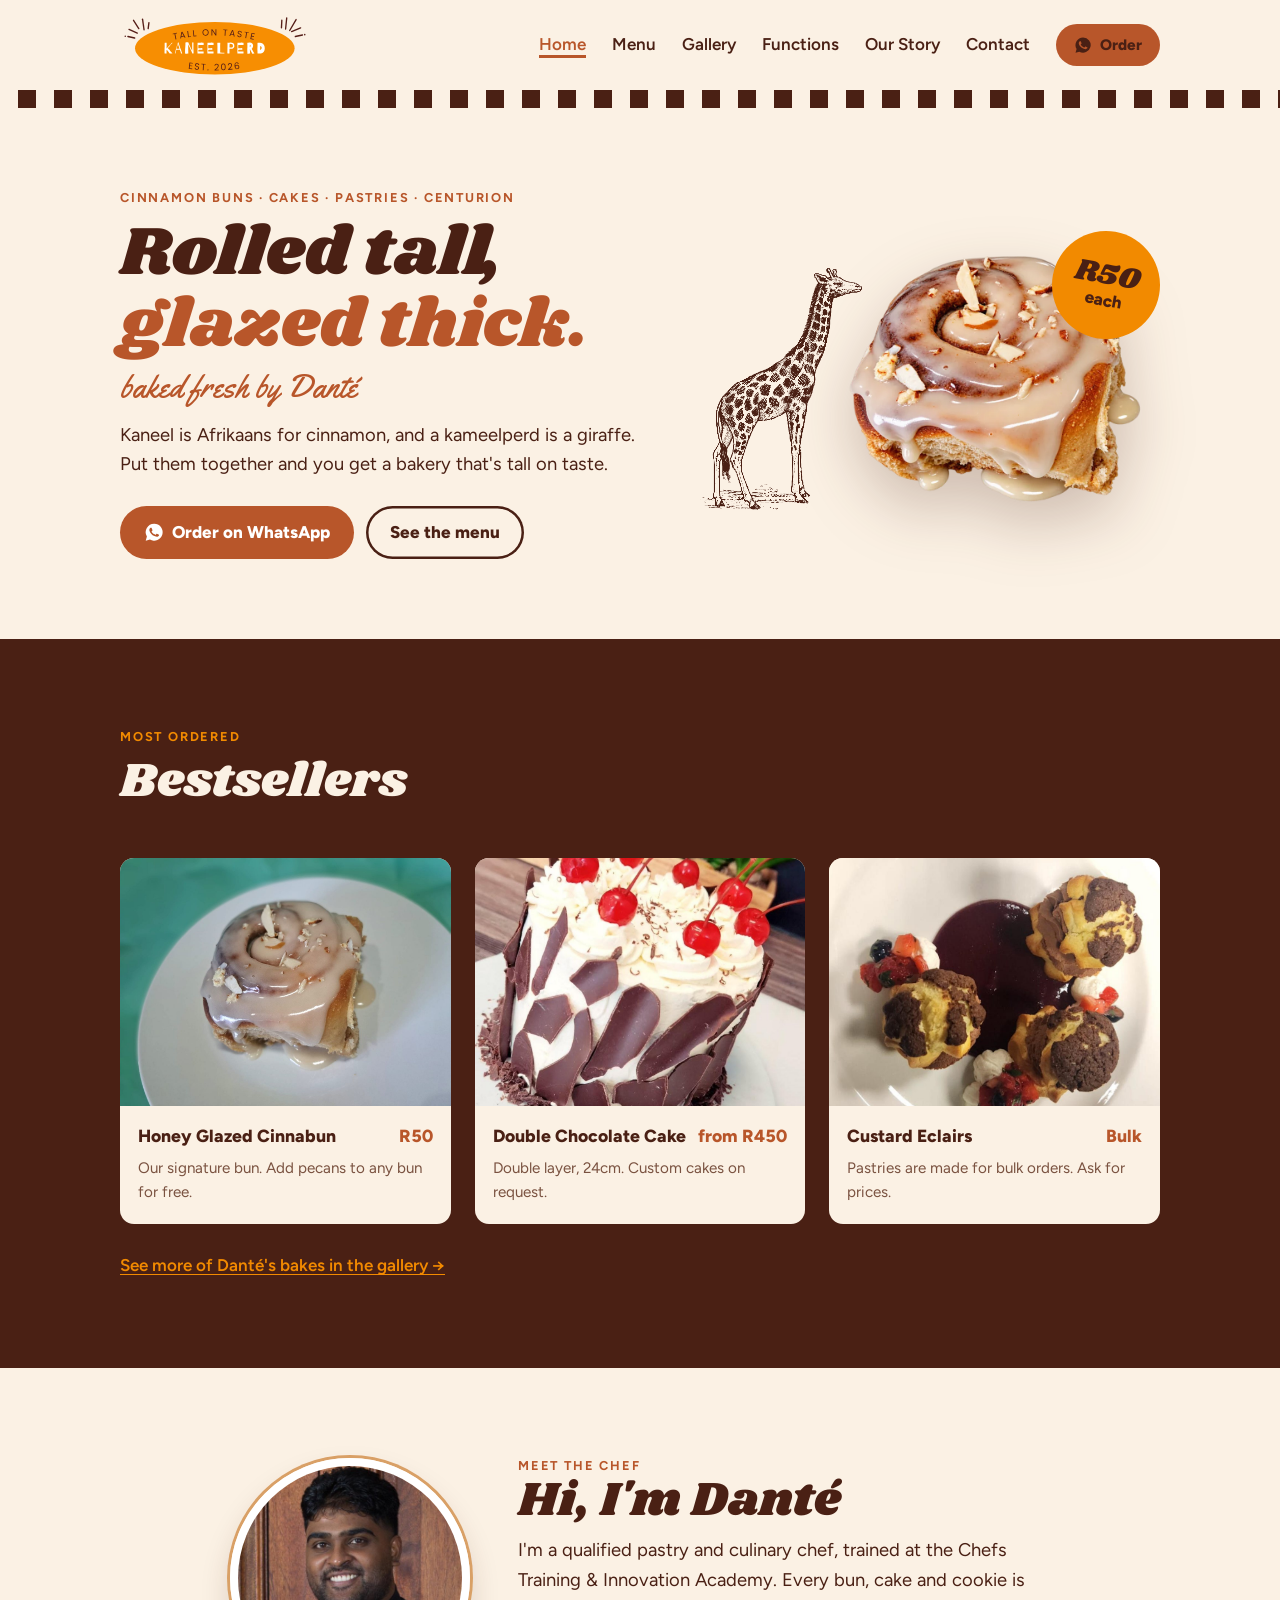
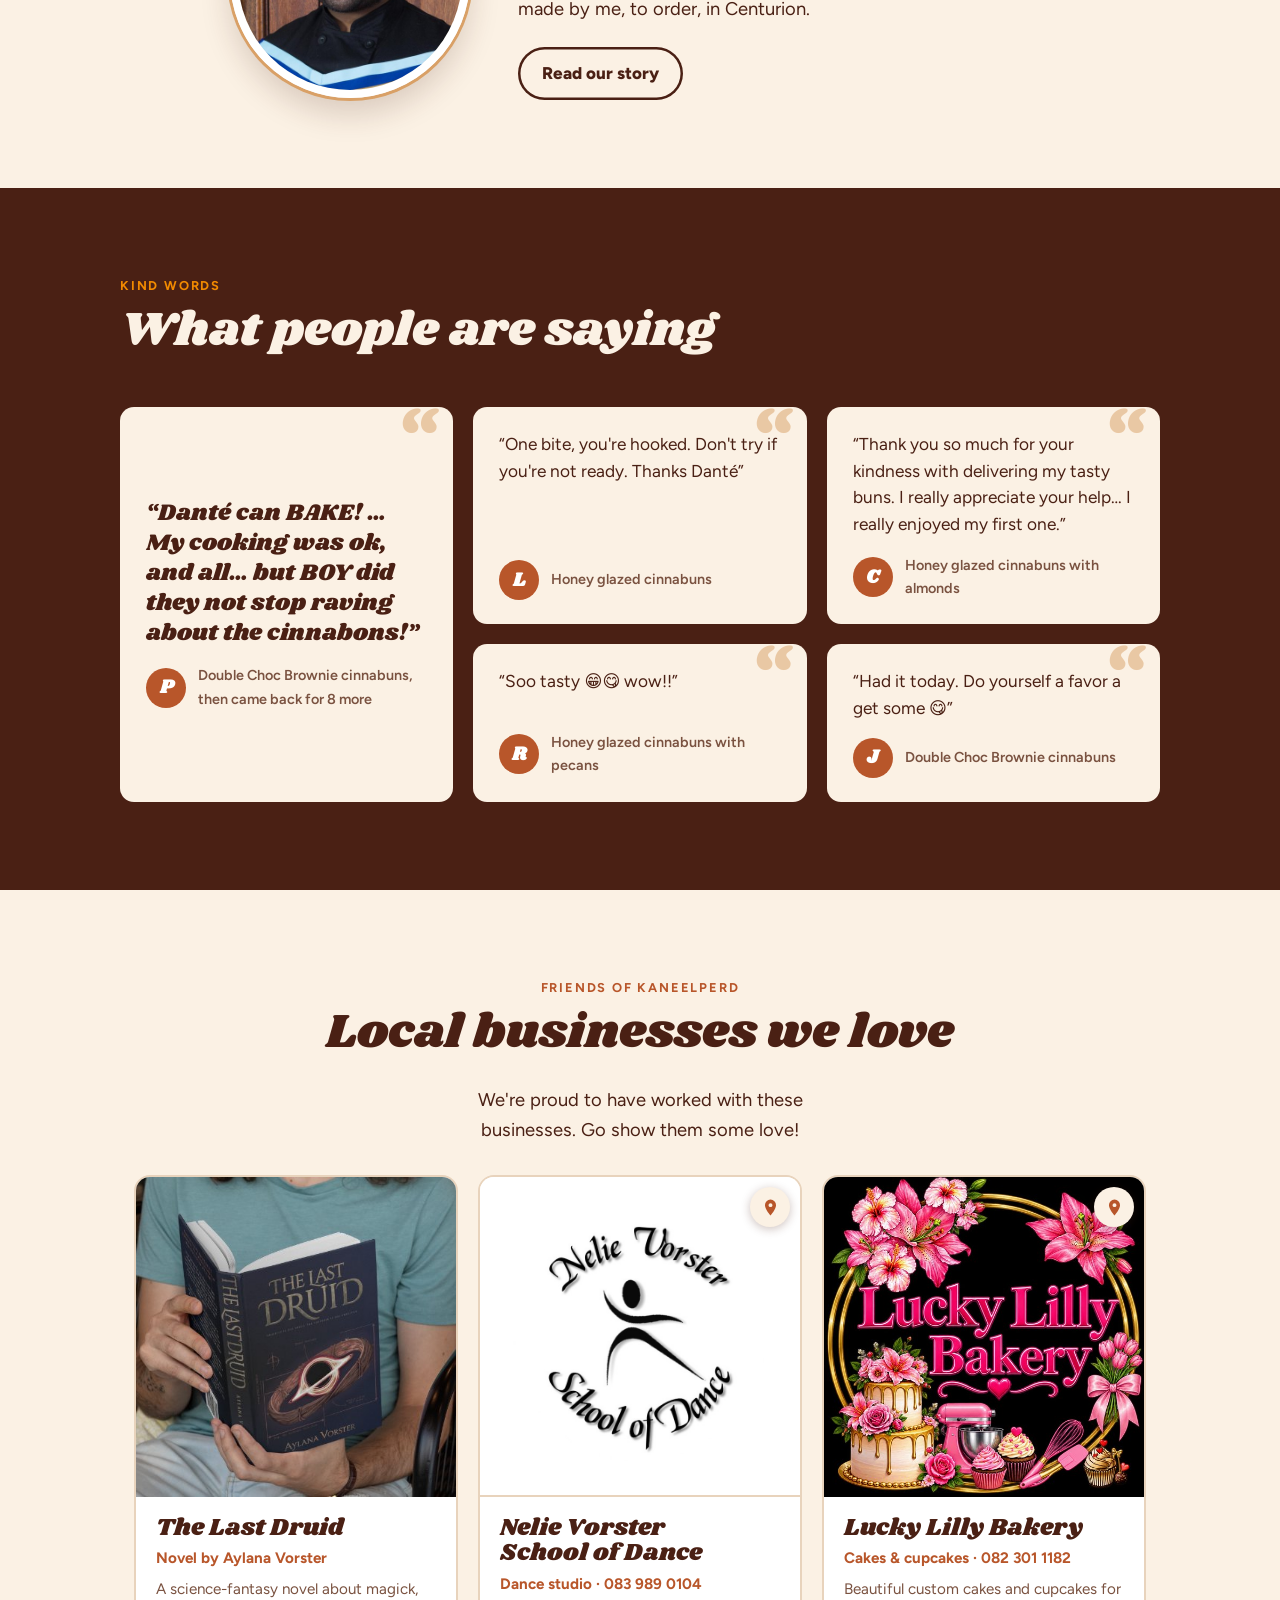
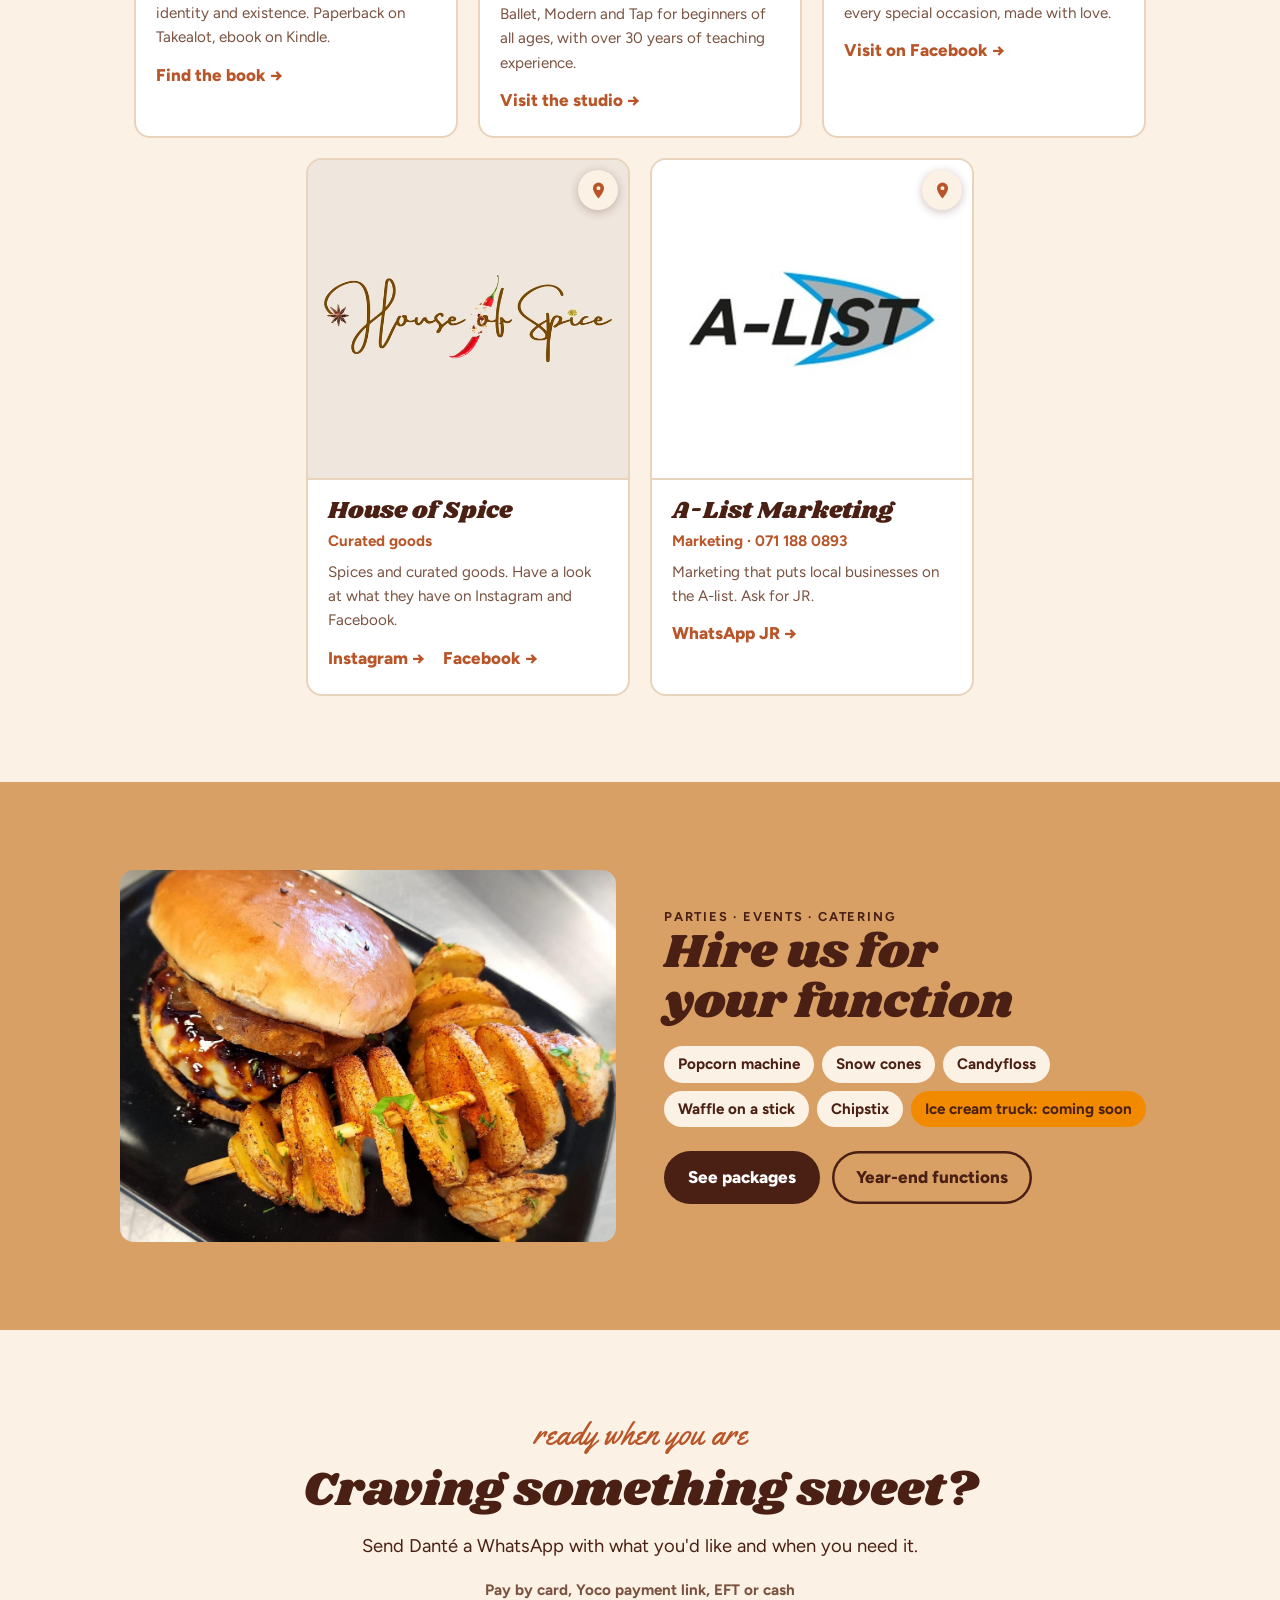
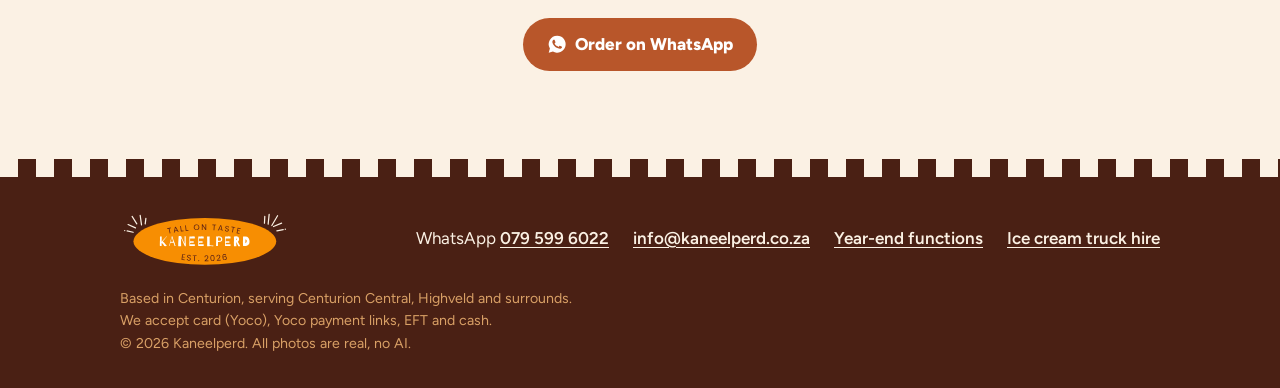
==== commit 1342ef9a: "SEO: search-friendly titles and descriptions, year-end functions and ice cream truck pages, sitemap," ====
--- a/index.html
+++ b/index.html
@@ -3,15 +3,15 @@
 <head>
 <meta charset="utf-8">
 <meta name="viewport" content="width=device-width, initial-scale=1, viewport-fit=cover">
-<title>Kaneelperd · Tall on Taste</title>
-<meta name="description" content="Kaneelperd bakes specialty cinnamon buns, layer cakes and pastries to order in Centurion, serving Centurion Central, Highveld and surrounds. Order on WhatsApp.">
+<title>Kaneelperd · Cinnamon buns, cakes & function catering in Centurion</title>
+<meta name="description" content="Specialty cinnamon buns, cakes and pastries baked to order in Centurion, plus popcorn, candyfloss, waffle and chipstix stations for functions and year-end parties. Order on WhatsApp.">
 <link rel="canonical" href="https://kaneelperd.co.za/">
 <meta property="og:type" content="website">
 <meta property="og:site_name" content="Kaneelperd">
 <meta property="og:locale" content="en_ZA">
 <meta property="og:url" content="https://kaneelperd.co.za/">
-<meta property="og:title" content="Kaneelperd · Tall on Taste">
-<meta property="og:description" content="Kaneelperd bakes specialty cinnamon buns, layer cakes and pastries to order in Centurion, serving Centurion Central, Highveld and surrounds. Order on WhatsApp.">
+<meta property="og:title" content="Kaneelperd · Cinnamon buns, cakes & function catering in Centurion">
+<meta property="og:description" content="Specialty cinnamon buns, cakes and pastries baked to order in Centurion, plus popcorn, candyfloss, waffle and chipstix stations for functions and year-end parties. Order on WhatsApp.">
 <meta property="og:image" content="https://kaneelperd.co.za/images/share.jpg">
 <meta property="og:image:width" content="1200">
 <meta property="og:image:height" content="630">
@@ -23,7 +23,64 @@
 <link rel="preconnect" href="https://fonts.googleapis.com">
 <link rel="preconnect" href="https://fonts.gstatic.com" crossorigin>
 <link rel="stylesheet" href="https://fonts.googleapis.com/css2?family=Figtree:wght@400;600;700;800&family=Shrikhand&family=Yellowtail&display=swap">
-<link rel="stylesheet" href="styles.css">
+<link rel="stylesheet" href="styles.css?v=2026-10-30b">
+<script type="application/ld+json">
+{
+ "@context": "https://schema.org",
+ "@type": "Bakery",
+ "name": "Kaneelperd",
+ "slogan": "Tall on Taste",
+ "description": "Specialty cinnamon buns, cakes and pastries baked to order in Centurion, plus popcorn, candyfloss, waffle and chipstix stations for functions and year-end parties. Order on WhatsApp.",
+ "url": "https://kaneelperd.co.za/",
+ "logo": "https://kaneelperd.co.za/images/favicon.png",
+ "image": "https://kaneelperd.co.za/images/share.jpg",
+ "telephone": "+27795996022",
+ "email": "info@kaneelperd.co.za",
+ "address": {
+  "@type": "PostalAddress",
+  "addressLocality": "Centurion",
+  "addressRegion": "Gauteng",
+  "addressCountry": "ZA"
+ },
+ "areaServed": [
+  "Centurion",
+  "Pretoria",
+  "Midrand"
+ ],
+ "paymentAccepted": "Cash, Credit Card, EFT",
+ "founder": {
+  "@type": "Person",
+  "name": "Danté Riley Chetty",
+  "jobTitle": "Pastry and culinary chef"
+ },
+ "makesOffer": [
+  {
+   "@type": "Offer",
+   "itemOffered": {
+    "@type": "Service",
+    "name": "Year-end function catering",
+    "url": "https://kaneelperd.co.za/year-end-functions"
+   }
+  },
+  {
+   "@type": "Offer",
+   "itemOffered": {
+    "@type": "Service",
+    "name": "Function food stations: popcorn, snow cones, candyfloss, waffles on a stick, chipstix",
+    "url": "https://kaneelperd.co.za/functions"
+   }
+  },
+  {
+   "@type": "Offer",
+   "itemOffered": {
+    "@type": "Product",
+    "name": "Cinnamon buns, cakes and pastries",
+    "url": "https://kaneelperd.co.za/menu"
+   }
+  }
+ ]
+}
+</script>
 </head>
 <body>
 <header class="site-header">
@@ -188,7 +245,7 @@
       <div class="eyebrow" style="color:var(--chocolate)">Parties · Events · Catering</div>
       <h2>Hire us for your function</h2>
       <div class="tags"><span>Popcorn machine</span><span>Snow cones</span><span>Candyfloss</span><span>Waffle on a stick</span><span>Chipstix</span><span style="background:var(--marigold)">Ice cream truck: coming soon</span></div>
-      <a class="btn dark" href="/functions">See packages</a>
+      <div class="btn-row"><a class="btn dark" href="/functions">See packages</a><a class="btn ghost" href="/year-end-functions">Year-end functions</a></div>
     </div>
   </div>
 </section>
@@ -210,6 +267,8 @@
     <div class="links">
       <span>WhatsApp <a href="https://wa.me/27795996022?text=Hi%20Dant%C3%A9%21%20I%27d%20like%20to%20place%20an%20order%20from%20Kaneelperd%20%F0%9F%A6%92" target="_blank" rel="noopener">079 599 6022</a></span>
       <a href="mailto:info@kaneelperd.co.za">info@kaneelperd.co.za</a>
+      <a href="/year-end-functions">Year-end functions</a>
+      <a href="/ice-cream-truck">Ice cream truck hire</a>
     </div>
     <small>Based in Centurion, serving Centurion Central, Highveld and surrounds.<br>We accept card (Yoco), Yoco payment links, EFT and cash.<br>© 2026 Kaneelperd. All photos are real, no AI.</small>
   </div>
--- a/styles.css
+++ b/styles.css
@@ -113,6 +113,7 @@
 .split img { border-radius: 14px; width: 100%; aspect-ratio: 4 / 3; object-fit: cover; }
 .tags { display: flex; flex-wrap: wrap; gap: 8px; margin-block: 16px 24px; }
 .tags span { background: var(--glaze); color: var(--chocolate); border-radius: 999px; padding: 6px 14px; font-weight: 700; font-size: .95rem; }
+.tags.light span { background: #fff; box-shadow: inset 0 0 0 2px var(--line); }
 
 /* Page title band */
 .page-title { background: var(--chocolate); color: var(--glaze); padding-block: clamp(36px, 6vw, 64px); }
@@ -186,6 +187,22 @@
 .quote-card li:last-child { border-bottom: 0; color: var(--muted); }
 .quote-email { margin-top: 14px; color: var(--muted); font-size: .95rem; }
 @media (max-width: 900px) { .quote-ask { grid-template-columns: 1fr; gap: 28px; } }
+
+/* FAQs (year-end and truck pages) */
+.faq-wrap { max-width: 820px; }
+.faq { border-bottom: 1.5px solid var(--line); padding: 14px 0; }
+.faq summary { cursor: pointer; font-weight: 800; font-size: 1.1rem; list-style: none; display: flex; justify-content: space-between; gap: 16px; }
+.faq summary::-webkit-details-marker { display: none; }
+.faq summary::after { content: "+"; font-family: var(--display); color: var(--cinnamon); font-size: 1.4rem; line-height: 1; }
+.faq[open] summary::after { content: "\2013"; }
+.faq p { margin-top: 8px; color: var(--muted); max-width: 46em; }
+.section.tan .faq { border-color: rgba(74, 32, 20, .2); }
+.section.tan .faq p { color: var(--chocolate); }
+.title-link { margin-top: 14px; font-weight: 600; }
+.title-link a { color: var(--marigold); }
+.truck-intro { display: grid; grid-template-columns: 220px 1fr; gap: 48px; align-items: center; }
+.truck-art { width: 100%; height: auto; }
+@media (max-width: 760px) { .truck-intro { grid-template-columns: 1fr; gap: 20px; } .truck-art { width: 140px; } }
 
 /* Story */
 .story { display: grid; grid-template-columns: .8fr 1.2fr; gap: 56px; align-items: center; }
